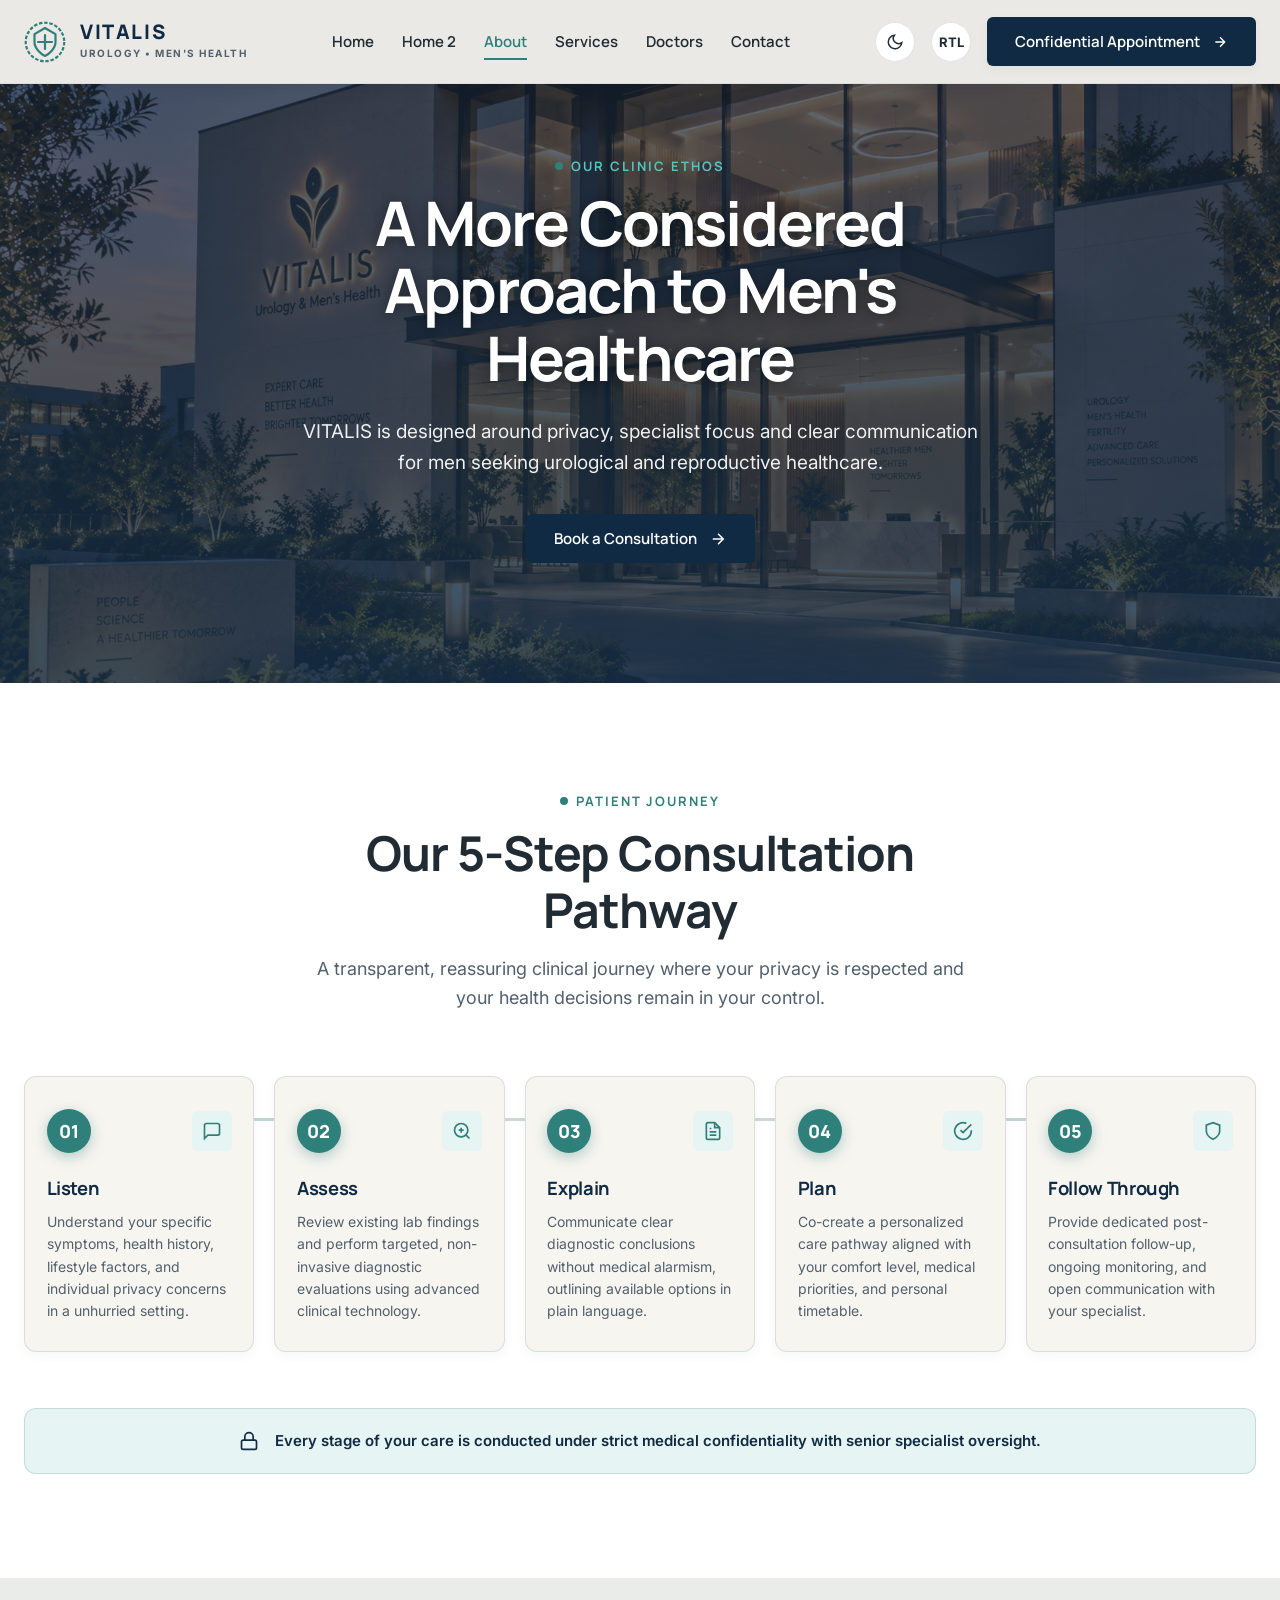
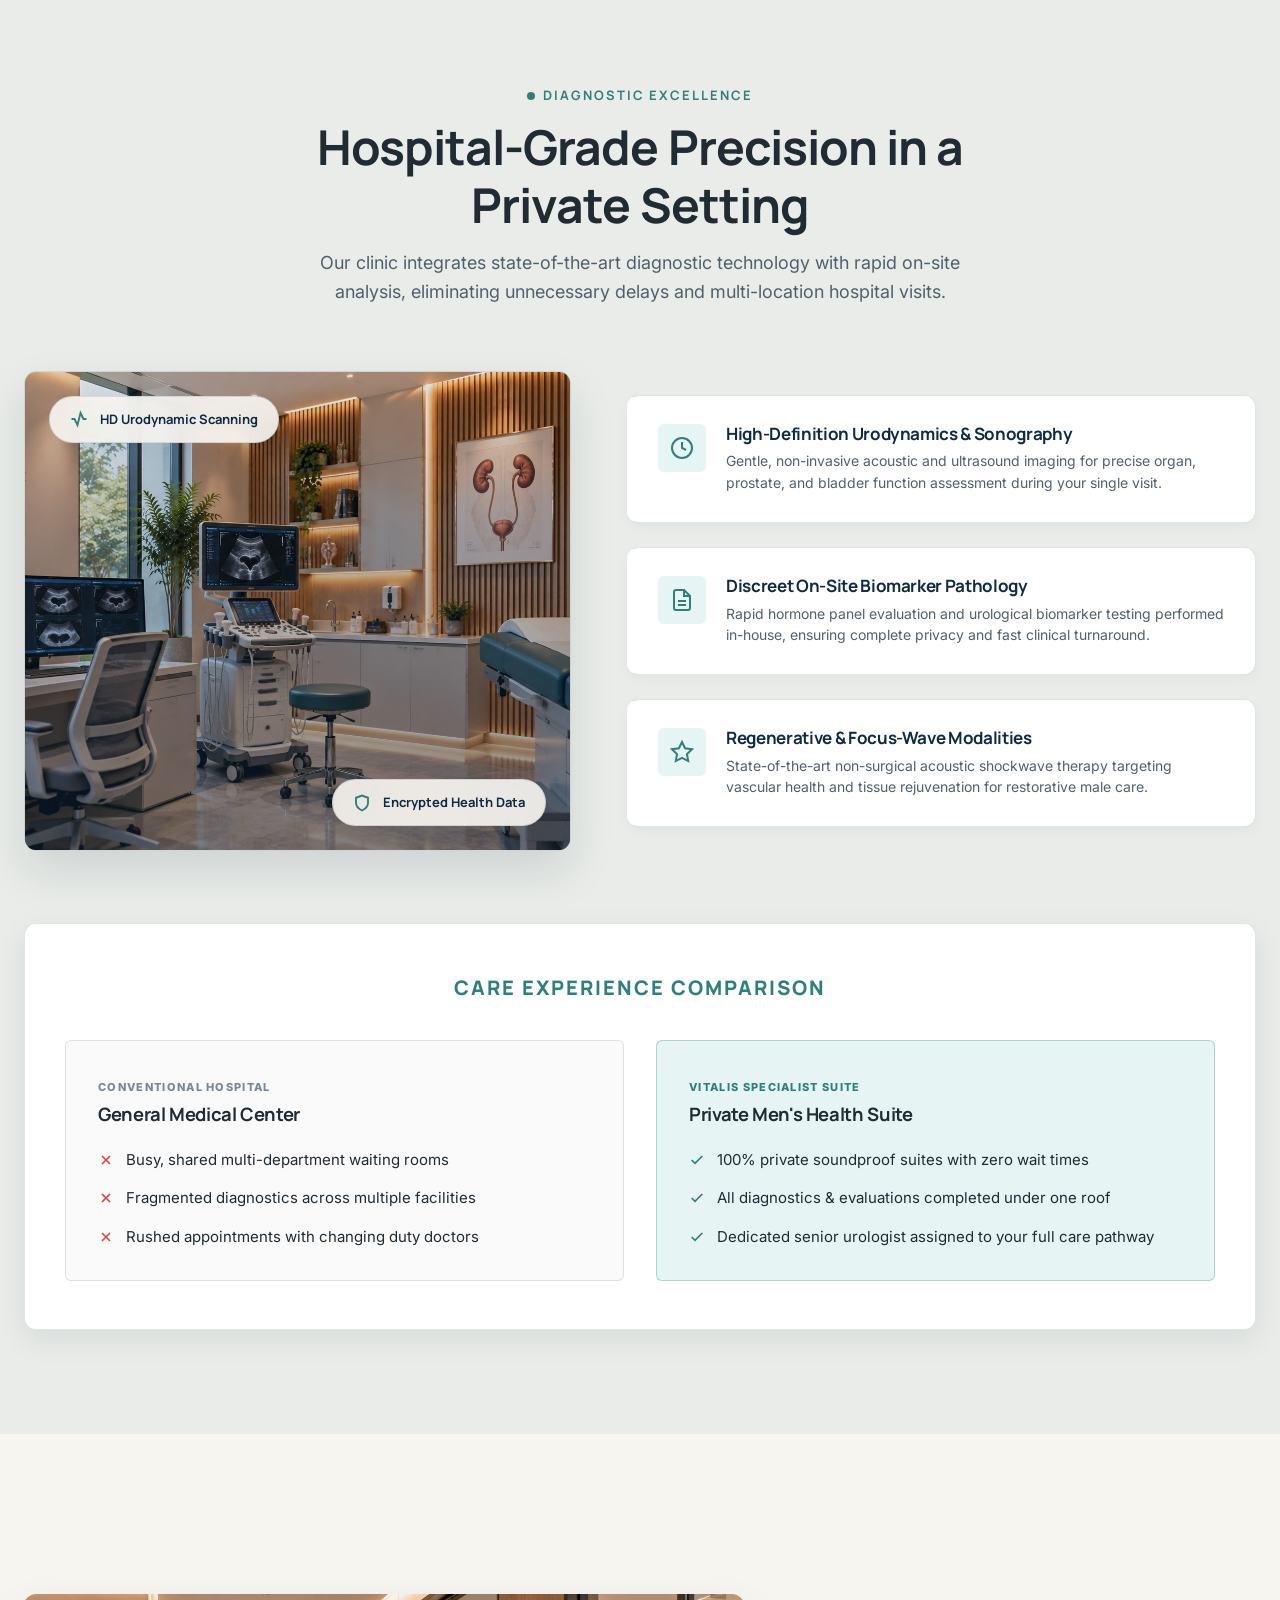
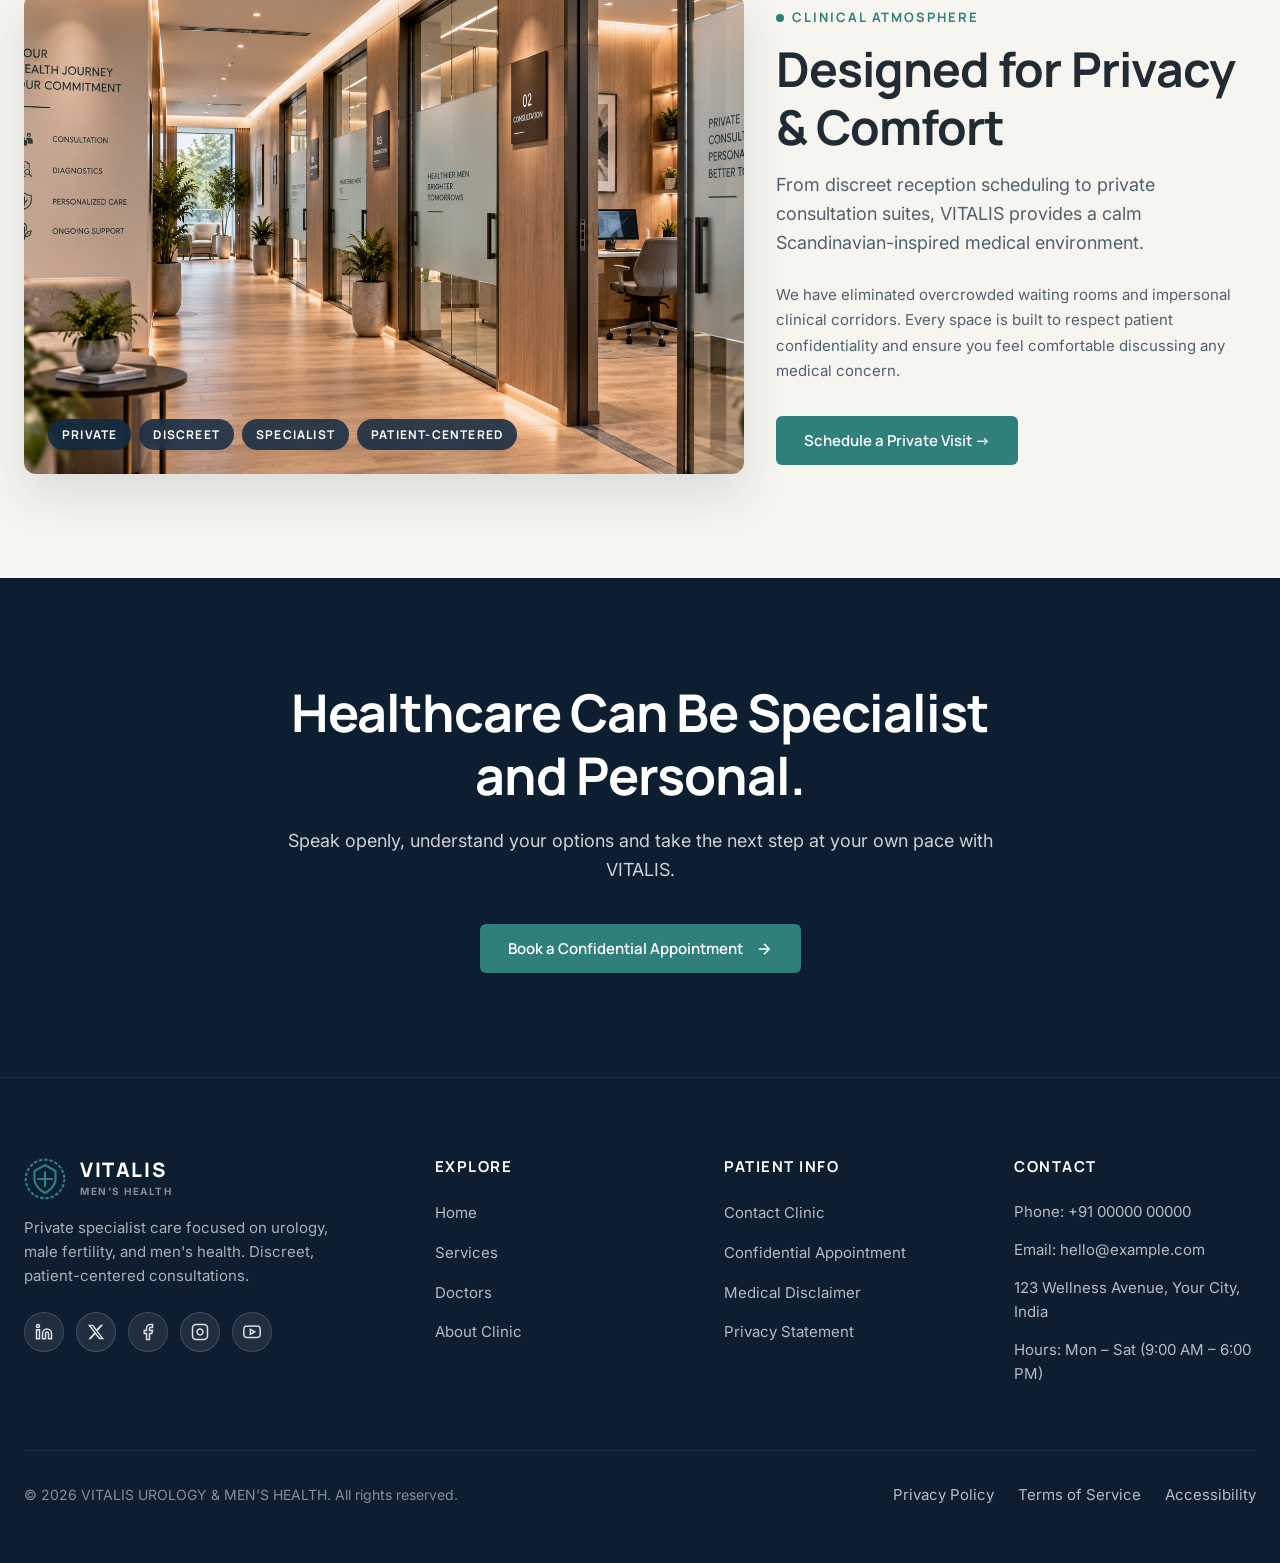
==== about.html @ f087c068 "Deploy Urology & Men's Health Clinic website" ====
<!DOCTYPE html>
<html lang="en" dir="ltr" data-theme="light">
<head>
  <meta charset="UTF-8">
  <meta name="viewport" content="width=device-width, initial-scale=1.0">
  <title>About VITALIS | Specialist Men's Healthcare</title>
  <meta name="description" content="Learn about VITALIS Urology & Men's Health Clinic. Designed around privacy, specialist clinical focus, and clear patient-centered communication.">
  <meta property="og:title" content="About VITALIS | Specialist Men's Healthcare">
  <meta property="og:description" content="Private specialist clinic focused on discreet, evidence-based care for urology and men's health.">
  <meta property="og:type" content="website">

  <link rel="stylesheet" href="assets/css/style.css">
</head>
<body>

  <!-- Header & Navbar -->
  <header class="site-header">
    <div class="container header-container">
      <a href="index.html" class="brand-logo" aria-label="VITALIS Home">
        <svg class="logo-symbol" viewBox="0 0 48 48" fill="none">
          <circle cx="24" cy="24" r="22" stroke="currentColor" stroke-width="2.5" stroke-dasharray="4 2"/>
          <path d="M24 8L36 15V24C36 32 28 38 24 40C20 38 12 32 12 24V15L24 8Z" stroke="currentColor" stroke-width="2.5" stroke-linejoin="round"/>
          <path d="M24 16V32M16 24H32" stroke="currentColor" stroke-width="2.5" stroke-linecap="round"/>
        </svg>
        <div class="brand-text">
          <span class="brand-name">VITALIS</span>
          <span class="brand-tagline">UROLOGY • MEN'S HEALTH</span>
        </div>
      </a>

      <nav class="desktop-nav" aria-label="Main Navigation">
        <ul class="nav-links">
          <li><a href="index.html" class="nav-link">Home</a></li>
          <li><a href="home2.html" class="nav-link">Home 2</a></li>
          <li><a href="about.html" class="nav-link active">About</a></li>
          <li><a href="services.html" class="nav-link">Services</a></li>
          <li><a href="doctors.html" class="nav-link">Doctors</a></li>
          <li><a href="contact.html" class="nav-link">Contact</a></li>
        </ul>
      </nav>

      <div class="header-actions">
        <button class="control-btn theme-toggle-btn" aria-label="Toggle Theme"></button>
        <button class="control-btn rtl-toggle-btn" aria-label="Toggle Layout Direction">RTL</button>
        <button class="btn btn-primary" data-open-modal="appointment-modal">
          <span>Confidential Appointment</span>
          <svg class="cta-arrow" width="16" height="16" viewBox="0 0 24 24" fill="none" stroke="currentColor" stroke-width="2"><path d="M5 12h14M12 5l7 7-7 7"/></svg>
        </button>
        <button class="hamburger-btn" aria-label="Open Navigation Drawer">
          <span></span>
          <span></span>
          <span></span>
        </button>
      </div>
    </div>
  </header>

  <!-- Mobile Drawer -->
  <div class="mobile-drawer-overlay">
    <div class="mobile-drawer" role="dialog" aria-modal="true" aria-label="Mobile Navigation Drawer">
      <div class="drawer-header">
        <div class="brand-text">
          <span class="brand-name" style="color: #fff;">Menus</span>
          <span class="brand-tagline" style="color: rgba(255,255,255,0.6);"></span>
        </div>
        <button class="drawer-close-btn" aria-label="Close Drawer">
          <svg width="20" height="20" viewBox="0 0 24 24" fill="none" stroke="currentColor" stroke-width="2"><line x1="18" y1="6" x2="6" y2="18"/><line x1="6" y1="6" x2="18" y2="18"/></svg>
        </button>
      </div>

      <nav class="drawer-nav">
        <a href="index.html" class="drawer-link">Home</a>
        <a href="home2.html" class="drawer-link">Home 2</a>
        <a href="about.html" class="drawer-link active">About Clinic</a>
        <a href="services.html" class="drawer-link">Services</a>
        <a href="doctors.html" class="drawer-link">Doctors</a>
        <a href="contact.html" class="drawer-link">Contact Us</a>
      </nav>

      <div class="drawer-controls">
        <button class="control-btn theme-toggle-btn" aria-label="Toggle Theme"></button>
        <button class="control-btn rtl-toggle-btn" aria-label="Toggle Layout Direction">RTL</button>
      </div>

      <div style="margin-top: 1rem;">
        <button class="btn btn-secondary" style="width: 100%;" data-open-modal="appointment-modal">
          Confidential Appointment →
        </button>
      </div>
    </div>
  </div>

  <main id="main-content">
  <!-- ==========================================
       ABOUT SECTION 01 — HERO
       ========================================== -->
  <section class="hero-section page-hero-section">
    <div class="hero-bg-wrapper">
      <img src="assets/images/9.png" onerror="this.src='assets/images/clinic-interior.jpg'" alt="VITALIS Clinic Interior Architecture" class="hero-bg-img">
    </div>

    <div class="container hero-content reveal-on-scroll">
      <div class="eyebrow">OUR CLINIC ETHOS</div>
      <h1 class="hero-title">A More Considered Approach to Men's Healthcare</h1>
      <p class="hero-subtitle">
        VITALIS is designed around privacy, specialist focus and clear communication for men seeking urological and reproductive healthcare.
      </p>

      <div class="hero-actions">
        <button class="btn btn-primary" data-open-modal="appointment-modal">
          <span>Book a Consultation</span>
          <svg class="cta-arrow" width="18" height="18" viewBox="0 0 24 24" fill="none" stroke="currentColor" stroke-width="2"><path d="M5 12h14M12 5l7 7-7 7"/></svg>
        </button>
      </div>
    </div>
  </section>

  <!-- ==========================================
       ABOUT SECTION 02 — OUR APPROACH
       ========================================== -->
  <section class="patient-journey-section">
    <div class="container">
      <div class="reveal-on-scroll" style="text-align: center; max-width: 720px; margin-inline: auto;">
        <div class="eyebrow">PATIENT JOURNEY</div>
        <h2 class="section-title">Our 5-Step Consultation Pathway</h2>
        <p class="section-subtitle" style="margin-inline: auto;">
          A transparent, reassuring clinical journey where your privacy is respected and your health decisions remain in your control.
        </p>
      </div>

      <div class="journey-timeline-wrapper reveal-on-scroll">
        <div class="journey-timeline-grid">
          <!-- Step 01 -->
          <div class="journey-step-card">
            <div class="journey-step-top">
              <div class="journey-step-num">01</div>
              <div class="journey-step-icon" title="Listen">
                <svg width="20" height="20" viewBox="0 0 24 24" fill="none" stroke="currentColor" stroke-width="2"><path d="M21 15a2 2 0 0 1-2 2H7l-4 4V5a2 2 0 0 1 2-2h14a2 2 0 0 1 2 2z"/></svg>
              </div>
            </div>
            <h3 class="journey-step-title">Listen</h3>
            <p class="journey-step-desc">
              Understand your specific symptoms, health history, lifestyle factors, and individual privacy concerns in a unhurried setting.
            </p>
          </div>

          <!-- Step 02 -->
          <div class="journey-step-card">
            <div class="journey-step-top">
              <div class="journey-step-num">02</div>
              <div class="journey-step-icon" title="Assess">
                <svg width="20" height="20" viewBox="0 0 24 24" fill="none" stroke="currentColor" stroke-width="2"><circle cx="11" cy="11" r="8"/><line x1="21" y1="21" x2="16.65" y2="16.65"/><line x1="11" y1="8" x2="11" y2="14"/><line x1="8" y1="11" x2="14" y2="11"/></svg>
              </div>
            </div>
            <h3 class="journey-step-title">Assess</h3>
            <p class="journey-step-desc">
              Review existing lab findings and perform targeted, non-invasive diagnostic evaluations using advanced clinical technology.
            </p>
          </div>

          <!-- Step 03 -->
          <div class="journey-step-card">
            <div class="journey-step-top">
              <div class="journey-step-num">03</div>
              <div class="journey-step-icon" title="Explain">
                <svg width="20" height="20" viewBox="0 0 24 24" fill="none" stroke="currentColor" stroke-width="2"><path d="M14 2H6a2 2 0 0 0-2 2v16a2 2 0 0 0 2 2h12a2 2 0 0 0 2-2V8z"/><polyline points="14 2 14 8 20 8"/><line x1="16" y1="13" x2="8" y2="13"/><line x1="16" y1="17" x2="8" y2="17"/><polyline points="10 9 9 9 8 9"/></svg>
              </div>
            </div>
            <h3 class="journey-step-title">Explain</h3>
            <p class="journey-step-desc">
              Communicate clear diagnostic conclusions without medical alarmism, outlining available options in plain language.
            </p>
          </div>

          <!-- Step 04 -->
          <div class="journey-step-card">
            <div class="journey-step-top">
              <div class="journey-step-num">04</div>
              <div class="journey-step-icon" title="Plan">
                <svg width="20" height="20" viewBox="0 0 24 24" fill="none" stroke="currentColor" stroke-width="2"><path d="M22 11.08V12a10 10 0 1 1-5.93-9.14"/><polyline points="22 4 12 14.01 9 11.01"/></svg>
              </div>
            </div>
            <h3 class="journey-step-title">Plan</h3>
            <p class="journey-step-desc">
              Co-create a personalized care pathway aligned with your comfort level, medical priorities, and personal timetable.
            </p>
          </div>

          <!-- Step 05 -->
          <div class="journey-step-card">
            <div class="journey-step-top">
              <div class="journey-step-num">05</div>
              <div class="journey-step-icon" title="Follow Through">
                <svg width="20" height="20" viewBox="0 0 24 24" fill="none" stroke="currentColor" stroke-width="2"><path d="M12 22s8-4 8-10V5l-8-3-8 3v7c0 6 8 10 8 10z"/></svg>
              </div>
            </div>
            <h3 class="journey-step-title">Follow Through</h3>
            <p class="journey-step-desc">
              Provide dedicated post-consultation follow-up, ongoing monitoring, and open communication with your specialist.
            </p>
          </div>
        </div>

        <div class="journey-trust-banner">
          <svg width="20" height="20" viewBox="0 0 24 24" fill="none" stroke="currentColor" stroke-width="2"><rect x="3" y="11" width="18" height="11" rx="2" ry="2"/><path d="M7 11V7a5 5 0 0 1 10 0v4"/></svg>
          <span>Every stage of your care is conducted under strict medical confidentiality with senior specialist oversight.</span>
        </div>
      </div>
    </div>
  </section>

  <!-- ==========================================
       ABOUT SECTION 02.5 — DIAGNOSTIC SUITE & CLINICAL PRECISION
       ========================================== -->
  <section class="diagnostic-suite-section">
    <div class="container">
      <div class="reveal-on-scroll" style="text-align: center; max-width: 760px; margin-inline: auto; margin-bottom: 4rem;">
        <div class="eyebrow">DIAGNOSTIC EXCELLENCE</div>
        <h2 class="section-title">Hospital-Grade Precision in a Private Setting</h2>
        <p class="section-subtitle" style="margin-inline: auto;">
          Our clinic integrates state-of-the-art diagnostic technology with rapid on-site analysis, eliminating unnecessary delays and multi-location hospital visits.
        </p>
      </div>

      <!-- Asymmetric Feature Grid -->
      <div class="suite-feature-grid reveal-on-scroll">
        <!-- Left: Image Box with Floating Glass Badges -->
        <div class="suite-image-card">
          <img src="assets/images/10.png" onerror="this.src='assets/images/preventive-screening.jpg'" alt="VITALIS Diagnostic Suite" class="suite-img" loading="lazy">
          <div class="suite-image-overlay"></div>
          
          <div class="suite-floating-badge badge-top">
            <svg width="18" height="18" viewBox="0 0 24 24" fill="none" stroke="currentColor" stroke-width="2.5"><polyline points="22 12 18 12 14 4 10 20 6 12 2 12"/></svg>
            <span>HD Urodynamic Scanning</span>
          </div>

          <div class="suite-floating-badge badge-bottom">
            <svg width="18" height="18" viewBox="0 0 24 24" fill="none" stroke="currentColor" stroke-width="2.5"><path d="M12 22s8-4 8-10V5l-8-3-8 3v7c0 6 8 10 8 10z"/></svg>
            <span>Encrypted Health Data</span>
          </div>
        </div>

        <!-- Right: 3 Tech Feature Cards -->
        <div class="suite-tech-stack">
          <!-- Card 1 -->
          <div class="suite-tech-card">
            <div class="tech-card-icon">
              <svg width="24" height="24" viewBox="0 0 24 24" fill="none" stroke="currentColor" stroke-width="2"><circle cx="12" cy="12" r="10"/><path d="M12 6v6l4 2"/></svg>
            </div>
            <div>
              <h3 class="tech-card-title">High-Definition Urodynamics & Sonography</h3>
              <p class="tech-card-desc">
                Gentle, non-invasive acoustic and ultrasound imaging for precise organ, prostate, and bladder function assessment during your single visit.
              </p>
            </div>
          </div>

          <!-- Card 2 -->
          <div class="suite-tech-card">
            <div class="tech-card-icon">
              <svg width="24" height="24" viewBox="0 0 24 24" fill="none" stroke="currentColor" stroke-width="2"><path d="M14 2H6a2 2 0 0 0-2 2v16a2 2 0 0 0 2 2h12a2 2 0 0 0 2-2V8z"/><polyline points="14 2 14 8 20 8"/><line x1="16" y1="13" x2="8" y2="13"/><line x1="16" y1="17" x2="8" y2="17"/></svg>
            </div>
            <div>
              <h3 class="tech-card-title">Discreet On-Site Biomarker Pathology</h3>
              <p class="tech-card-desc">
                Rapid hormone panel evaluation and urological biomarker testing performed in-house, ensuring complete privacy and fast clinical turnaround.
              </p>
            </div>
          </div>

          <!-- Card 3 -->
          <div class="suite-tech-card">
            <div class="tech-card-icon">
              <svg width="24" height="24" viewBox="0 0 24 24" fill="none" stroke="currentColor" stroke-width="2"><polygon points="12 2 15.09 8.26 22 9.27 17 14.14 18.18 21.02 12 17.77 5.82 21.02 7 14.14 2 9.27 8.91 8.26 12 2"/></svg>
            </div>
            <div>
              <h3 class="tech-card-title">Regenerative & Focus-Wave Modalities</h3>
              <p class="tech-card-desc">
                State-of-the-art non-surgical acoustic shockwave therapy targeting vascular health and tissue rejuvenation for restorative male care.
              </p>
            </div>
          </div>
        </div>
      </div>

      <!-- Unique Interactive Care Matrix Comparison -->
      <div class="care-matrix-wrapper reveal-on-scroll">
        <div class="care-matrix-title">Care Experience Comparison</div>

        <div class="care-matrix-grid">
          <!-- Column 1: Hospital Standard -->
          <div class="matrix-card matrix-standard">
            <div class="matrix-card-header">
              <span class="matrix-tag">CONVENTIONAL HOSPITAL</span>
              <h3>General Medical Center</h3>
            </div>
            <ul class="matrix-list">
              <li>
                <svg class="icon-cross" width="16" height="16" viewBox="0 0 24 24" fill="none" stroke="currentColor" stroke-width="2.5"><line x1="18" y1="6" x2="6" y2="18"/><line x1="6" y1="6" x2="18" y2="18"/></svg>
                <span>Busy, shared multi-department waiting rooms</span>
              </li>
              <li>
                <svg class="icon-cross" width="16" height="16" viewBox="0 0 24 24" fill="none" stroke="currentColor" stroke-width="2.5"><line x1="18" y1="6" x2="6" y2="18"/><line x1="6" y1="6" x2="18" y2="18"/></svg>
                <span>Fragmented diagnostics across multiple facilities</span>
              </li>
              <li>
                <svg class="icon-cross" width="16" height="16" viewBox="0 0 24 24" fill="none" stroke="currentColor" stroke-width="2.5"><line x1="18" y1="6" x2="6" y2="18"/><line x1="6" y1="6" x2="18" y2="18"/></svg>
                <span>Rushed appointments with changing duty doctors</span>
              </li>
            </ul>
          </div>

          <!-- Column 2: VITALIS Standard -->
          <div class="matrix-card matrix-vitalis">
            <div class="matrix-card-header">
              <span class="matrix-tag vitalis-tag">VITALIS SPECIALIST SUITE</span>
              <h3>Private Men's Health Suite</h3>
            </div>
            <ul class="matrix-list">
              <li>
                <svg class="icon-check" width="16" height="16" viewBox="0 0 24 24" fill="none" stroke="currentColor" stroke-width="2.5"><polyline points="20 6 9 17 4 12"/></svg>
                <span>100% private soundproof suites with zero wait times</span>
              </li>
              <li>
                <svg class="icon-check" width="16" height="16" viewBox="0 0 24 24" fill="none" stroke="currentColor" stroke-width="2.5"><polyline points="20 6 9 17 4 12"/></svg>
                <span>All diagnostics & evaluations completed under one roof</span>
              </li>
              <li>
                <svg class="icon-check" width="16" height="16" viewBox="0 0 24 24" fill="none" stroke="currentColor" stroke-width="2.5"><polyline points="20 6 9 17 4 12"/></svg>
                <span>Dedicated senior urologist assigned to your full care pathway</span>
              </li>
            </ul>
          </div>
        </div>
      </div>
    </div>
  </section>

  <!-- ==========================================
       ABOUT SECTION 03 — THE CLINIC EXPERIENCE
       ========================================== -->
  <section style="padding: 6.5rem 0; background-color: var(--color-bg-primary);">
    <div class="container">
      <div class="clinic-experience-collage reveal-on-scroll">
        <div class="collage-left">
          <img src="assets/images/11.png" onerror="this.src='assets/images/clinic-reception.jpg'" alt="VITALIS Clinic Lounge & Reception" loading="lazy">
          <div class="floating-badge-group">
            <span class="floating-badge">PRIVATE</span>
            <span class="floating-badge">DISCREET</span>
            <span class="floating-badge">SPECIALIST</span>
            <span class="floating-badge">PATIENT-CENTERED</span>
          </div>
        </div>

        <div>
          <div class="eyebrow">CLINICAL ATMOSPHERE</div>
          <h2 class="section-title">Designed for Privacy & Comfort</h2>
          <p class="section-subtitle" style="margin-bottom: 1.5rem;">
            From discreet reception scheduling to private consultation suites, VITALIS provides a calm Scandinavian-inspired medical environment.
          </p>
          <p style="color: var(--color-text-muted); font-size: 0.9375rem; line-height: 1.7; margin-bottom: 2rem;">
            We have eliminated overcrowded waiting rooms and impersonal clinical corridors. Every space is built to respect patient confidentiality and ensure you feel comfortable discussing any medical concern.
          </p>
          <button class="btn btn-secondary" data-open-modal="appointment-modal">Schedule a Private Visit →</button>
        </div>
      </div>
    </div>
  </section>

  <!-- ==========================================
       ABOUT SECTION 04 — FINAL CTA
       ========================================== -->
  <section class="final-cta-section">
    <div class="container final-cta-container reveal-on-scroll">
      <h2>Healthcare Can Be Specialist and Personal.</h2>
      <p>
        Speak openly, understand your options and take the next step at your own pace with VITALIS.
      </p>

      <div class="final-cta-buttons">
        <button class="btn btn-secondary" data-open-modal="appointment-modal">
          <span>Book a Confidential Appointment</span>
          <svg class="cta-arrow" width="18" height="18" viewBox="0 0 24 24" fill="none" stroke="currentColor" stroke-width="2"><path d="M5 12h14M12 5l7 7-7 7"/></svg>
        </button>
      </div>
    </div>
  </section>

  </main>

  <!-- Global Footer & Modals -->
  <footer class="site-footer">
    <div class="container">
      <div class="footer-top">
        <div class="footer-brand">
          <a href="index.html" class="brand-logo" style="margin-bottom: 0.75rem;">
            <svg class="logo-symbol" viewBox="0 0 48 48" fill="none" style="color: var(--color-secondary);">
              <circle cx="24" cy="24" r="22" stroke="currentColor" stroke-width="2.5" stroke-dasharray="4 2"/>
              <path d="M24 8L36 15V24C36 32 28 38 24 40C20 38 12 32 12 24V15L24 8Z" stroke="currentColor" stroke-width="2.5"/>
              <path d="M24 16V32M16 24H32" stroke="currentColor" stroke-width="2.5" stroke-linecap="round"/>
            </svg>
            <div class="brand-text">
              <span class="brand-name">VITALIS</span>
              <span class="brand-tagline" style="color: rgba(255,255,255,0.5);">MEN'S HEALTH</span>
            </div>
          </a>
          <p class="footer-brand-desc">
            Private specialist care focused on urology, male fertility, and men's health. Discreet, patient-centered consultations.
          </p>
          <div class="footer-social-links" aria-label="Social Media Links">
            <a href="#" class="social-icon-btn" aria-label="LinkedIn">
              <svg width="18" height="18" viewBox="0 0 24 24" fill="none" stroke="currentColor" stroke-width="2"><path d="M16 8a6 6 0 0 1 6 6v7h-4v-7a2 2 0 0 0-2-2 2 2 0 0 0-2 2v7h-4v-7a6 6 0 0 1 6-6z"/><rect x="2" y="9" width="4" height="12"/><circle cx="4" cy="4" r="2"/></svg>
            </a>
            <a href="#" class="social-icon-btn" aria-label="Twitter X">
              <svg width="18" height="18" viewBox="0 0 24 24" fill="currentColor"><path d="M18.244 2.25h3.308l-7.227 8.26 8.502 11.24H16.17l-5.214-6.817L4.99 21.75H1.68l7.73-8.835L1.254 2.25H8.08l4.713 6.231zm-1.161 17.52h1.833L7.084 4.126H5.117z"/></svg>
            </a>
            <a href="#" class="social-icon-btn" aria-label="Facebook">
              <svg width="18" height="18" viewBox="0 0 24 24" fill="none" stroke="currentColor" stroke-width="2"><path d="M18 2h-3a5 5 0 0 0-5 5v3H7v4h3v8h4v-8h3l1-4h-4V7a1 1 0 0 1 1-1h3z"/></svg>
            </a>
            <a href="#" class="social-icon-btn" aria-label="Instagram">
              <svg width="18" height="18" viewBox="0 0 24 24" fill="none" stroke="currentColor" stroke-width="2"><rect x="2" y="2" width="20" height="20" rx="5" ry="5"/><path d="M16 11.37A4 4 0 1 1 12.63 8 4 4 0 0 1 16 11.37z"/><line x1="17.5" y1="6.5" x2="17.51" y2="6.5"/></svg>
            </a>
            <a href="#" class="social-icon-btn" aria-label="YouTube">
              <svg width="18" height="18" viewBox="0 0 24 24" fill="none" stroke="currentColor" stroke-width="2"><path d="M22.54 6.42a2.78 2.78 0 0 0-1.94-2C18.88 4 12 4 12 4s-6.88 0-8.6.46a2.78 2.78 0 0 0-1.94 2A29 29 0 0 0 1 11.75a29 29 0 0 0 .46 5.33A2.78 2.78 0 0 0 3.4 19c1.72.46 8.6.46 8.6.46s6.88 0 8.6-.46a2.78 2.78 0 0 0 1.94-2 29 29 0 0 0 .46-5.25 29 29 0 0 0-.46-5.33z"/><polygon points="9.75 15.02 15.5 11.75 9.75 8.48 9.75 15.02"/></svg>
            </a>
          </div>
        </div>

        <div>
          <h4 class="footer-col-title">EXPLORE</h4>
          <ul class="footer-links">
            <li><a href="index.html" class="footer-link">Home</a></li>
            <li><a href="services.html" class="footer-link">Services</a></li>
            <li><a href="doctors.html" class="footer-link">Doctors</a></li>
            <li><a href="about.html" class="footer-link">About Clinic</a></li>
          </ul>
        </div>

        <div>
          <h4 class="footer-col-title">PATIENT INFO</h4>
          <ul class="footer-links">
            <li><a href="contact.html" class="footer-link">Contact Clinic</a></li>
            <li><a href="#" class="footer-link" data-open-modal="appointment-modal">Confidential Appointment</a></li>
            <li><a href="#" class="footer-link" data-open-modal="info-modal" data-info-title="Medical Disclaimer" data-info-text="Educational content provided on this website is intended for general information purposes only and does not substitute professional medical advice.">Medical Disclaimer</a></li>
            <li><a href="#" class="footer-link">Privacy Statement</a></li>
          </ul>
        </div>

        <div>
          <h4 class="footer-col-title">CONTACT</h4>
          <ul class="footer-links" style="font-size: 0.9375rem; color: rgba(255,255,255,0.7);">
            <li>Phone: +91 00000 00000</li>
            <li>Email: hello@example.com</li>
            <li>123 Wellness Avenue, Your City, India</li>
            <li>Hours: Mon – Sat (9:00 AM – 6:00 PM)</li>
          </ul>
        </div>
      </div>

      <div class="footer-bottom">
        <div>© 2026 VITALIS UROLOGY & MEN'S HEALTH. All rights reserved.</div>
        <div class="footer-bottom-links">
          <a href="#" class="footer-link">Privacy Policy</a>
          <a href="#" class="footer-link">Terms of Service</a>
          <a href="#" class="footer-link">Accessibility</a>
        </div>
      </div>
    </div>
  </footer>

  <!-- Appointment Modal -->
  <div id="appointment-modal" class="modal-overlay" role="dialog" aria-modal="true" aria-labelledby="app-modal-title">
    <div class="modal-container">
      <button class="modal-close-btn" aria-label="Close Modal">
        <svg width="20" height="20" viewBox="0 0 24 24" fill="none" stroke="currentColor" stroke-width="2"><line x1="18" y1="6" x2="6" y2="18"/><line x1="6" y1="6" x2="18" y2="18"/></svg>
      </button>

      <div class="modal-header">
        <div class="eyebrow">DISCREET BOOKING</div>
        <h3 id="app-modal-title" class="modal-title">Request a Confidential Appointment</h3>
        <p class="modal-description">
          Tell us a little about your preferred appointment and our clinic team will contact you directly to confirm.
        </p>
      </div>

      <form class="js-validate-form" novalidate>
        <div class="form-group">
          <label class="form-label">Full Name <span class="required">*</span></label>
          <input type="text" class="form-input" required placeholder="e.g. Rahul Sharma">
          <span class="form-error-msg">Please enter your full name.</span>
        </div>

        <div class="form-grid-2col">
          <div class="form-group">
            <label class="form-label">Email Address <span class="required">*</span></label>
            <input type="email" class="form-input" required placeholder="name@example.com">
            <span class="form-error-msg">Please enter a valid email.</span>
          </div>

          <div class="form-group">
            <label class="form-label">Phone Number <span class="required">*</span></label>
            <input type="tel" class="form-input" required placeholder="+91 98765 43210">
            <span class="form-error-msg">Please enter a valid phone number.</span>
          </div>
        </div>

        <div class="form-grid-2col">
          <div class="form-group">
            <label class="form-label">Area of Concern</label>
            <select class="form-select">
              <option value="Urinary Health">Urinary Health</option>
              <option value="Prostate Health">Prostate Health</option>
              <option value="Kidney / Bladder">Kidney / Bladder</option>
              <option value="Male Fertility">Male Fertility</option>
              <option value="Men's Health">Men's Health</option>
              <option value="Sexual Health">Sexual Health</option>
              <option value="Preventive Screening">Preventive Screening</option>
              <option value="Other">Other</option>
            </select>
          </div>

          <div class="form-group">
            <label class="form-label">Preferred Contact Method</label>
            <select class="form-select">
              <option value="Phone Call">Phone Call</option>
              <option value="Email">Email</option>
              <option value="WhatsApp">WhatsApp</option>
            </select>
          </div>
        </div>

        <div class="form-actions-row">
          <button type="button" class="btn btn-outline modal-close-btn-trigger">Maybe Later</button>
          <button type="submit" class="btn btn-secondary">Submit Request →</button>
        </div>
      </form>
    </div>
  </div>

  <!-- Info Modal -->
  <div id="info-modal" class="modal-overlay" role="dialog" aria-modal="true" aria-labelledby="info-modal-title">
    <div class="modal-container">
      <button class="modal-close-btn" aria-label="Close Modal">
        <svg width="20" height="20" viewBox="0 0 24 24" fill="none" stroke="currentColor" stroke-width="2"><line x1="18" y1="6" x2="6" y2="18"/><line x1="6" y1="6" x2="18" y2="18"/></svg>
      </button>

      <div class="modal-header">
        <div class="eyebrow">CLINICAL INFORMATION</div>
        <h3 id="info-modal-title" class="modal-title">General Medical Information</h3>
      </div>

      <div id="info-modal-text" style="color: var(--color-text-muted); line-height: 1.6; margin-bottom: 1.5rem;">
        Educational content provided on this website is intended for general information purposes only and does not substitute professional medical evaluation.
      </div>

      <div style="padding: 1rem; background-color: var(--color-bg-primary); border-radius: var(--radius-sm); font-size: 0.8125rem; color: var(--color-text-light); margin-bottom: 1.5rem;">
        * This information is for general education and does not replace consultation with a qualified healthcare professional.
      </div>

      <div style="display: flex; justify-content: flex-end;">
        <button class="btn btn-primary" data-open-modal="appointment-modal">Request Appointment →</button>
      </div>
    </div>
  </div>

  <!-- Demo Success Modal -->
  <div id="success-modal" class="modal-overlay" role="dialog" aria-modal="true" aria-labelledby="success-modal-title">
    <div class="modal-container" style="max-width: 520px; text-align: center;">
      <button class="modal-close-btn" aria-label="Close Modal">
        <svg width="20" height="20" viewBox="0 0 24 24" fill="none" stroke="currentColor" stroke-width="2"><line x1="18" y1="6" x2="6" y2="18"/><line x1="6" y1="6" x2="18" y2="18"/></svg>
      </button>

      <div style="width: 60px; height: 60px; border-radius: 50%; background-color: var(--color-secondary-light); color: var(--color-secondary); display: inline-flex; align-items: center; justify-content: center; margin-bottom: 1.5rem;">
        <svg width="32" height="32" viewBox="0 0 24 24" fill="none" stroke="currentColor" stroke-width="2.5"><polyline points="20 6 9 17 4 12"/></svg>
      </div>

      <h3 id="success-modal-title" class="modal-title">Request Received</h3>
      <p style="color: var(--color-text-muted); font-size: 0.9375rem; margin-bottom: 1.5rem; line-height: 1.6;">
        Thank you. This demonstration form has received your request locally. A production implementation would connect this form to the clinic's secure appointment system.
      </p>

      <button class="btn btn-primary modal-close-btn-trigger">Close Window</button>
    </div>
  </div>

  <button class="back-to-top-btn" aria-label="Back to top">
    <svg width="20" height="20" viewBox="0 0 24 24" fill="none" stroke="currentColor" stroke-width="2.5"><line x1="12" y1="19" x2="12" y2="5"/><polyline points="5 12 12 5 19 12"/></svg>
  </button>

  <script src="assets/js/main.js"></script>
</body>
</html>
---- assets/css/style.css ----
/* ==========================================================================
   VITALIS UROLOGY & MEN'S HEALTH CLINIC - MASTER STYLESHEET
   Design System: Clinical Precision + Luxury Scandinavian Wellness
   ========================================================================== */

@import url('https://fonts.googleapis.com/css2?family=Inter:wght@300;400;500;600;700&family=Manrope:wght@400;500;600;700;800&display=swap');

/* --- CSS VARIABLES & TOKENS --- */
:root {
  /* Color Palette - Light Mode */
  --color-primary: #102A43;        /* Deep Navy */
  --color-primary-hover: #081B2C;
  --color-secondary: #2F7F7B;      /* Muted Teal */
  --color-secondary-hover: #236360;
  --color-secondary-light: #E6F4F3;
  --color-bg-primary: #F7F5F0;     /* Warm Ivory */
  --color-bg-secondary: #E9ECE8;   /* Soft Stone */
  --color-bg-card: #FFFFFF;
  --color-text-main: #202B33;      /* Charcoal */
  --color-text-muted: #52606D;
  --color-text-light: #7B8794;
  --color-accent-sage: #829A91;    /* Muted Sage */
  --color-accent-sage-light: #EBF0EE;
  --color-champagne: #B8A47A;      /* Warm Champagne */
  --color-champagne-light: #F9F6F0;
  --color-border: rgba(16, 42, 67, 0.12);
  --color-border-subtle: rgba(16, 42, 67, 0.06);
  --color-modal-bg: rgba(16, 42, 67, 0.6);
  --color-hero-overlay: rgba(16, 42, 67, 0.45);
  --color-footer-bg: #0C1E30;
  --color-footer-text: #D9E2EC;

  /* Typography */
  --font-heading: 'Manrope', -apple-system, BlinkMacSystemFont, 'Segoe UI', Roboto, sans-serif;
  --font-body: 'Inter', -apple-system, BlinkMacSystemFont, 'Segoe UI', Roboto, sans-serif;

  /* Elevations & Shadows */
  --shadow-sm: 0 4px 12px rgba(16, 42, 67, 0.04);
  --shadow-md: 0 10px 30px rgba(16, 42, 67, 0.08);
  --shadow-lg: 0 20px 45px rgba(16, 42, 67, 0.12);
  --shadow-modal: 0 25px 60px rgba(8, 27, 44, 0.25);

  /* Radius */
  --radius-sm: 6px;
  --radius-md: 12px;
  --radius-lg: 20px;
  --radius-full: 9999px;

  /* Transitions */
  --transition-fast: 0.2s cubic-bezier(0.16, 1, 0.3, 1);
  --transition-base: 0.35s cubic-bezier(0.16, 1, 0.3, 1);
  --transition-slow: 0.6s cubic-bezier(0.16, 1, 0.3, 1);

  /* Layout */
  --container-max: 1280px;
  --navbar-height: 84px;
}

/* --- DARK MODE TOKENS --- */
[data-theme="dark"] {
  --color-primary: #1A365D;
  --color-primary-hover: #2A4365;
  --color-secondary: #3AAFA9;
  --color-secondary-hover: #4FC3F7;
  --color-secondary-light: #162C3A;
  --color-bg-primary: #0B192C;     /* Deep Navy Black */
  --color-bg-secondary: #142338;   /* Dark Slate */
  --color-bg-card: #10243E;
  --color-text-main: #F0F4F8;
  --color-text-muted: #9FB3C8;
  --color-text-light: #627D98;
  --color-accent-sage: #6B8E85;
  --color-accent-sage-light: #182C29;
  --color-champagne: #D4AF37;
  --color-champagne-light: #26231A;
  --color-border: rgba(240, 244, 248, 0.12);
  --color-border-subtle: rgba(240, 244, 248, 0.06);
  --color-modal-bg: rgba(4, 9, 17, 0.8);
  --color-hero-overlay: rgba(5, 12, 22, 0.7);
  --color-footer-bg: #060E1A;
  --color-footer-text: #BCCCDC;
}

/* --- RESET & BASE STYLES --- */
*, *::before, *::after {
  box-sizing: border-box;
  margin: 0;
  padding: 0;
}

html {
  scroll-behavior: smooth;
  font-size: 16px;
  overflow-x: hidden;
  background-color: var(--color-footer-bg);
}

body {
  font-family: var(--font-body);
  background-color: var(--color-footer-bg);
  color: var(--color-text-main);
  line-height: 1.6;
  min-height: 100vh;
  display: flex;
  flex-direction: column;
  overflow-x: hidden;
  transition: background-color var(--transition-base), color var(--transition-base);
  -webkit-font-smoothing: antialiased;
  -moz-osx-font-smoothing: grayscale;
}

main {
  flex: 1;
  background-color: var(--color-bg-primary);
  width: 100%;
}

/* RTL Layout Transformations */
[dir="rtl"] {
  direction: rtl;
  text-align: right;
}

[dir="rtl"] .arrow-icon,
[dir="rtl"] .cta-arrow {
  transform: scaleX(-1);
}

img, video {
  max-width: 100%;
  height: auto;
  display: block;
}

a {
  color: inherit;
  text-decoration: none;
  transition: color var(--transition-fast);
}

button, input, select, textarea {
  font-family: inherit;
  font-size: inherit;
  border: none;
  outline: none;
  background: none;
}

button {
  cursor: pointer;
}

ul, ol {
  list-style: none;
}

/* Focus States */
:focus-visible {
  outline: 2px solid var(--color-secondary);
  outline-offset: 4px;
}

/* Container */
.container {
  width: 100%;
  max-width: var(--container-max);
  margin-inline: auto;
  padding-inline: 1.5rem;
}

/* --- TYPOGRAPHY UTILITIES --- */
h1, h2, h3, h4, h5, h6 {
  font-family: var(--font-heading);
  color: var(--color-text-main);
  font-weight: 700;
  line-height: 1.2;
  letter-spacing: -0.02em;
}

.eyebrow {
  font-family: var(--font-heading);
  font-size: 0.8125rem;
  font-weight: 700;
  text-transform: uppercase;
  letter-spacing: 0.15em;
  color: var(--color-secondary);
  display: inline-flex;
  align-items: center;
  gap: 0.5rem;
  margin-bottom: 0.75rem;
}

.eyebrow::before {
  content: "";
  display: inline-block;
  width: 8px;
  height: 8px;
  border-radius: 50%;
  background-color: var(--color-secondary);
}

.section-title {
  font-size: clamp(2rem, 4vw, 3rem);
  margin-bottom: 1rem;
}

.section-subtitle {
  font-size: 1.125rem;
  color: var(--color-text-muted);
  max-width: 680px;
  font-weight: 400;
}

/* --- BUTTON SYSTEM --- */
.btn {
  display: inline-flex;
  align-items: center;
  justify-content: center;
  gap: 0.75rem;
  padding: 0.875rem 1.75rem;
  font-family: var(--font-heading);
  font-size: 0.9375rem;
  font-weight: 600;
  border-radius: var(--radius-sm);
  transition: all var(--transition-fast);
  white-space: nowrap;
  position: relative;
  overflow: hidden;
}

.btn-primary {
  background-color: var(--color-primary);
  color: #FFFFFF;
  box-shadow: var(--shadow-sm);
}

.btn-primary:hover {
  background-color: var(--color-primary-hover);
  box-shadow: var(--shadow-md);
  transform: translateY(-2px);
}

.btn-secondary {
  background-color: var(--color-secondary);
  color: #FFFFFF;
}

.btn-secondary:hover {
  background-color: var(--color-secondary-hover);
  transform: translateY(-2px);
}

.btn-outline {
  border: 1px solid var(--color-border);
  color: var(--color-text-main);
  background-color: transparent;
}

.btn-outline:hover {
  border-color: var(--color-primary);
  background-color: rgba(16, 42, 67, 0.04);
  color: var(--color-primary);
}

.btn-ghost {
  color: var(--color-secondary);
  padding: 0.5rem 1rem;
}

.btn-ghost:hover {
  background-color: var(--color-secondary-light);
}

.btn-icon-link {
  display: inline-flex;
  align-items: center;
  gap: 0.5rem;
  font-family: var(--font-heading);
  font-weight: 700;
  font-size: 0.9375rem;
  color: var(--color-secondary);
  position: relative;
  padding-bottom: 2px;
}

.btn-icon-link::after {
  content: "";
  position: absolute;
  bottom: 0;
  inset-inline-start: 0;
  width: 100%;
  height: 2px;
  background-color: var(--color-secondary);
  transform: scaleX(0);
  transform-origin: bottom right;
  transition: transform var(--transition-fast);
}

.btn-icon-link:hover::after {
  transform: scaleX(1);
  transform-origin: bottom left;
}

/* --- HEADER & FIXED NAVBAR --- */
.site-header {
  position: fixed;
  top: 0;
  left: 0;
  right: 0;
  width: 100%;
  z-index: 1000;
  height: var(--navbar-height);
  background-color: rgba(247, 245, 240, 0.95);
  backdrop-filter: blur(14px);
  -webkit-backdrop-filter: blur(14px);
  border-bottom: 1px solid var(--color-border-subtle);
  box-shadow: 0 4px 20px -2px rgba(10, 25, 44, 0.08);
  transition: background-color var(--transition-base), border-color var(--transition-base), box-shadow var(--transition-base);
}

[data-theme="dark"] .site-header {
  background-color: rgba(11, 25, 44, 0.95);
  box-shadow: 0 4px 20px -2px rgba(0, 0, 0, 0.4);
}

body {
  padding-top: var(--navbar-height);
}

.header-container {
  display: flex;
  align-items: center;
  justify-content: space-between;
  height: 100%;
}

/* Logo */
.brand-logo {
  display: flex;
  align-items: center;
  gap: 0.875rem;
  text-decoration: none;
}

.logo-symbol {
  width: 42px;
  height: 42px;
  color: var(--color-secondary);
  flex-shrink: 0;
}

.brand-text {
  display: flex;
  flex-direction: column;
}

.brand-name {
  font-family: var(--font-heading);
  font-size: 1.25rem;
  font-weight: 800;
  letter-spacing: 0.08em;
  color: var(--color-primary);
  line-height: 1;
}

[data-theme="dark"] .brand-name {
  color: #FFFFFF;
}

.brand-tagline {
  font-size: 0.625rem;
  font-weight: 700;
  letter-spacing: 0.15em;
  color: var(--color-text-muted);
  text-transform: uppercase;
  margin-top: 3px;
}

/* Desktop Navigation */
.desktop-nav {
  display: flex;
  align-items: center;
  gap: 2rem;
}

.nav-links {
  display: flex;
  align-items: center;
  gap: 1.75rem;
}

.nav-link {
  font-family: var(--font-heading);
  font-size: 0.9375rem;
  font-weight: 600;
  color: var(--color-text-main);
  position: relative;
  padding: 0.5rem 0;
}

.nav-link::after {
  content: "";
  position: absolute;
  bottom: 0;
  inset-inline-start: 0;
  width: 100%;
  height: 2px;
  background-color: var(--color-secondary);
  transform: scaleX(0);
  transition: transform var(--transition-fast);
}

.nav-link:hover::after,
.nav-link.active::after {
  transform: scaleX(1);
}

.nav-link.active {
  color: var(--color-secondary);
}

/* Actions (Theme, RTL, Appointment CTA) */
.header-actions {
  display: flex;
  align-items: center;
  gap: 1rem;
}

.control-btn {
  width: 40px;
  height: 40px;
  border-radius: 50%;
  border: 1px solid var(--color-border);
  display: inline-flex;
  align-items: center;
  justify-content: center;
  color: var(--color-text-main);
  background-color: var(--color-bg-card);
  transition: all var(--transition-fast);
  font-weight: 700;
  font-size: 0.8125rem;
}

.control-btn:hover {
  border-color: var(--color-secondary);
  color: var(--color-secondary);
  transform: translateY(-1px);
}

.hamburger-btn {
  display: none;
  width: 42px;
  height: 42px;
  border-radius: var(--radius-sm);
  border: 1px solid var(--color-border);
  background-color: var(--color-bg-card);
  color: var(--color-text-main);
  flex-direction: column;
  align-items: center;
  justify-content: center;
  gap: 5px;
}

.hamburger-btn span {
  display: block;
  width: 20px;
  height: 2px;
  background-color: currentColor;
  transition: transform var(--transition-fast), opacity var(--transition-fast);
}

/* --- MOBILE DRAWER --- */
.mobile-drawer-overlay {
  position: fixed;
  inset: 0;
  background-color: rgba(10, 24, 38, 0.7);
  backdrop-filter: blur(8px);
  z-index: 2000;
  opacity: 0;
  visibility: hidden;
  transition: opacity var(--transition-base), visibility var(--transition-base);
}

.mobile-drawer-overlay.active {
  opacity: 1;
  visibility: visible;
}

.mobile-drawer {
  position: fixed;
  top: 0;
  bottom: 0;
  inset-inline-end: 0;
  width: 85%;
  max-width: 380px;
  background-color: var(--color-footer-bg);
  color: #FFFFFF;
  z-index: 2001;
  transform: translateX(100%);
  transition: transform var(--transition-base);
  display: flex;
  flex-direction: column;
  padding: 2rem;
  box-shadow: var(--shadow-lg);
  overflow-y: auto;
}

[dir="rtl"] .mobile-drawer {
  transform: translateX(-100%);
}

.mobile-drawer-overlay.active .mobile-drawer {
  transform: translateX(0);
}

.drawer-header {
  display: flex;
  align-items: center;
  justify-content: space-between;
  margin-bottom: 2.5rem;
  padding-bottom: 1rem;
  border-bottom: 1px solid rgba(255, 255, 255, 0.1);
}

.drawer-close-btn {
  width: 38px;
  height: 38px;
  border-radius: 50%;
  background-color: rgba(255, 255, 255, 0.1);
  color: #FFFFFF;
  display: flex;
  align-items: center;
  justify-content: center;
}

.drawer-nav {
  display: flex;
  flex-direction: column;
  gap: 1.25rem;
  margin-bottom: 2.5rem;
}

.drawer-link {
  font-family: var(--font-heading);
  font-size: 1.25rem;
  font-weight: 600;
  color: rgba(255, 255, 255, 0.85);
  transition: color var(--transition-fast);
}

.drawer-link:hover,
.drawer-link.active {
  color: var(--color-secondary);
}

.drawer-controls {
  display: flex;
  align-items: center;
  justify-content: center;
  gap: 1rem;
  margin-top: 1.5rem;
  padding-top: 1.25rem;
  border-top: 1px solid rgba(255, 255, 255, 0.1);
}

/* --- REUSABLE MODAL SYSTEM --- */
.modal-overlay {
  position: fixed;
  inset: 0;
  background-color: var(--color-modal-bg);
  backdrop-filter: blur(10px);
  -webkit-backdrop-filter: blur(10px);
  z-index: 3000;
  display: flex;
  align-items: center;
  justify-content: center;
  padding: 1.5rem;
  opacity: 0;
  visibility: hidden;
  transition: opacity var(--transition-base), visibility var(--transition-base);
}

.modal-overlay.active {
  opacity: 1;
  visibility: visible;
}

.modal-container {
  background-color: var(--color-bg-card);
  border: 1px solid var(--color-border);
  border-radius: var(--radius-md);
  box-shadow: var(--shadow-modal);
  width: 100%;
  max-width: 600px;
  max-height: 90vh;
  overflow-y: auto;
  position: relative;
  transform: scale(0.92) translateY(20px);
  transition: transform var(--transition-base);
  padding: 2.5rem;
}

.modal-overlay.active .modal-container {
  transform: scale(1) translateY(0);
}

.modal-close-btn {
  position: absolute;
  top: 1.25rem;
  inset-inline-end: 1.25rem;
  width: 36px;
  height: 36px;
  border-radius: 50%;
  background-color: var(--color-bg-secondary);
  color: var(--color-text-main);
  display: flex;
  align-items: center;
  justify-content: center;
  transition: background-color var(--transition-fast);
}

.modal-close-btn:hover {
  background-color: var(--color-border);
}

.modal-header {
  margin-bottom: 1.5rem;
}

.modal-title {
  font-size: 1.75rem;
  margin-bottom: 0.5rem;
}

.modal-description {
  color: var(--color-text-muted);
  font-size: 0.9375rem;
}

/* Form Styles inside Modals and Contact */
.form-group {
  margin-bottom: 1.25rem;
}

.form-label {
  display: block;
  font-family: var(--font-heading);
  font-size: 0.875rem;
  font-weight: 600;
  color: var(--color-text-main);
  margin-bottom: 0.5rem;
}

.form-label .required {
  color: #D9381E;
}

.form-input,
.form-select,
.form-textarea {
  width: 100%;
  padding: 0.875rem 1rem;
  border-radius: var(--radius-sm);
  border: 1px solid var(--color-border);
  background-color: var(--color-bg-primary);
  color: var(--color-text-main);
  font-size: 0.9375rem;
  transition: border-color var(--transition-fast), box-shadow var(--transition-fast);
}

.form-input:focus,
.form-select:focus,
.form-textarea:focus {
  border-color: var(--color-secondary);
  box-shadow: 0 0 0 3px rgba(47, 127, 123, 0.15);
}

.form-textarea {
  resize: vertical;
  min-height: 110px;
}

.form-error-msg {
  font-size: 0.75rem;
  color: #D9381E;
  margin-top: 0.35rem;
  display: none;
}

.form-group.error .form-input,
.form-group.error .form-select,
.form-group.error .form-textarea {
  border-color: #D9381E;
}

.form-group.error .form-error-msg {
  display: block;
}

/* Form Layout Utilities & Responsive Stacking */
.form-grid-2col {
  display: grid;
  grid-template-columns: 1fr 1fr;
  gap: 1rem;
}

.form-actions-row {
  display: flex;
  gap: 1rem;
  margin-top: 1.5rem;
  justify-content: flex-end;
}

@media (max-width: 640px) {
  .form-grid-2col {
    grid-template-columns: 1fr;
    gap: 0;
  }
  .form-actions-row {
    flex-direction: column-reverse;
    align-items: stretch;
    gap: 0.75rem;
  }
  .form-actions-row .btn {
    width: 100%;
  }
}

/* Hero Background & Atmosphere Overlay */
.hero-bg-wrapper {
  position: absolute;
  inset: 0;
  width: 100%;
  height: 100%;
  z-index: 1;
  pointer-events: none;
  overflow: hidden;
}

.hero-bg-wrapper::after {
  content: "";
  position: absolute;
  inset: 0;
  background: radial-gradient(circle at 30% 50%, rgba(16, 42, 67, 0.25) 0%, rgba(10, 25, 44, 0.45) 100%);
  pointer-events: none;
}

.hero-bg-img {
  width: 100%;
  height: 100%;
  object-fit: cover;
  opacity: 0.85;
  filter: contrast(105%) saturate(105%);
}

[data-theme="dark"] .hero-bg-img {
  opacity: 0.75;
  filter: contrast(110%) brightness(85%);
}

/* ==========================================
   NON-HOME INNER PAGE HERO SECTIONS (About, Services, Doctors, Contact)
   ========================================== */
.page-hero-section {
  min-height: 440px !important;
  padding: 4.5rem 0 !important;
  display: flex !important;
  align-items: center !important;
  justify-content: center !important;
  position: relative !important;
  overflow: hidden !important;
}

.page-hero-section .hero-bg-wrapper::after {
  content: "";
  position: absolute;
  inset: 0;
  background: linear-gradient(180deg, rgba(10, 25, 44, 0.65) 0%, rgba(16, 42, 67, 0.82) 100%) !important;
  pointer-events: none;
  z-index: 2;
}

.page-hero-section .hero-content {
  position: relative;
  z-index: 3;
  text-align: center !important;
  max-width: 820px;
  margin-inline: auto;
}

.page-hero-section .eyebrow {
  color: #56C4BD !important;
  justify-content: center !important;
  margin-inline: auto !important;
  display: flex !important;
  text-align: center !important;
}

.page-hero-section .hero-title {
  color: #FFFFFF !important;
  text-align: center !important;
  margin-inline: auto !important;
  text-shadow: 0 2px 14px rgba(0, 0, 0, 0.4);
}

.page-hero-section .hero-subtitle {
  color: rgba(255, 255, 255, 0.92) !important;
  text-align: center !important;
  margin-inline: auto !important;
  max-width: 680px;
}

.page-hero-section .hero-actions {
  justify-content: center !important;
  margin-top: 1.75rem;
}

/* ==========================================
   HOME 1 HERO TITLE TEXT ANIMATION
   ========================================== */
.hero-title-animated {
  line-height: 1.25;
}

.hero-rotating-wrapper {
  display: inline-block;
  position: relative;
  vertical-align: bottom;
  min-height: 1.25em;
}

.hero-rotating-text {
  display: inline-block;
  opacity: 0;
  transform: translateY(18px);
  transition: opacity 0.5s cubic-bezier(0.16, 1, 0.3, 1), transform 0.5s cubic-bezier(0.16, 1, 0.3, 1);
  position: absolute;
  inset-inline-start: 0;
  top: 0;
  white-space: nowrap;
  background: linear-gradient(135deg, var(--color-secondary) 0%, #20B2AA 50%, var(--color-primary) 100%);
  background-size: 200% auto;
  -webkit-background-clip: text;
  background-clip: text;
  -webkit-text-fill-color: transparent;
  animation: shimmerGradient 4s linear infinite;
}

[data-theme="dark"] .hero-rotating-text {
  background: linear-gradient(135deg, #56C4BD 0%, #38ef7d 50%, #A8E6CF 100%);
  background-size: 200% auto;
  -webkit-background-clip: text;
  background-clip: text;
  -webkit-text-fill-color: transparent;
}

.hero-rotating-text.active {
  opacity: 1;
  transform: translateY(0);
  position: relative;
}

.hero-rotating-text.exit {
  opacity: 0;
  transform: translateY(-18px);
  position: absolute;
}

@keyframes shimmerGradient {
  0% { background-position: 0% center; }
  100% { background-position: 200% center; }
}

/* Floating Executive Glass Card inside Hero */
.hero-content-card {
  background-color: rgba(247, 245, 240, 0.94);
  backdrop-filter: blur(16px);
  -webkit-backdrop-filter: blur(16px);
  border: 1px solid var(--color-border);
  border-radius: var(--radius-md);
  padding: 2.25rem 2.5rem;
  box-shadow: var(--shadow-xl);
  max-width: 640px;
}

[data-theme="dark"] .hero-content-card {
  background-color: rgba(11, 25, 44, 0.94);
  border-color: rgba(255, 255, 255, 0.12);
}

.home2-hero-grid {
  position: relative;
  z-index: 3;
  display: grid;
  grid-template-columns: 1fr 400px;
  gap: 3.5rem;
  align-items: center;
  width: 100%;
}

.hero-pulse-rings {
  position: absolute;
  top: 50%;
  inset-inline-start: 20%;
  transform: translate(-50%, -50%);
  pointer-events: none;
  z-index: 1;
}

.pulse-ring {
  position: absolute;
  width: 500px;
  height: 500px;
  border-radius: 50%;
  border: 1px solid var(--color-secondary-light);
  opacity: 0.15;
  animation: pulseGlow 6s ease-in-out infinite;
}

.pulse-ring:nth-child(2) {
  width: 800px;
  height: 800px;
  animation-delay: 3s;
}

/* --- HOME SECTION 01 — HERO (2-COLUMN SPLIT LAYOUT) --- */
.hero-section {
  position: relative;
  min-height: calc(100vh - var(--navbar-height));
  display: flex;
  align-items: center;
  padding: 4rem 0;
  background-color: var(--color-bg-primary);
  color: var(--color-text-main);
  overflow: hidden;
  transition: background-color var(--transition-base), color var(--transition-base);
}

.hero-grid {
  display: grid;
  grid-template-columns: 1.1fr 0.9fr;
  gap: 3.5rem;
  align-items: center;
  position: relative;
  z-index: 3;
}

.hero-content {
  max-width: 650px;
}

.hero-title {
  color: var(--color-primary);
  font-size: clamp(2.5rem, 4.8vw, 3.85rem);
  line-height: 1.1;
  margin-bottom: 1.5rem;
  letter-spacing: -0.03em;
}

.hero-subtitle {
  font-size: 1.1875rem;
  color: var(--color-text-muted);
  margin-bottom: 2.25rem;
  line-height: 1.65;
}

.hero-actions {
  display: flex;
  align-items: center;
  gap: 1.25rem;
  flex-wrap: wrap;
  margin-bottom: 3rem;
}

.trust-badge-row {
  display: flex;
  align-items: center;
  gap: 1.5rem;
  padding-top: 1.5rem;
  border-top: 1px solid var(--color-border);
  font-size: 0.875rem;
  color: var(--color-text-muted);
  font-family: var(--font-heading);
  font-weight: 500;
}

.trust-item {
  display: flex;
  align-items: center;
  gap: 0.5rem;
}

.trust-dot {
  width: 6px;
  height: 6px;
  border-radius: 50%;
  background-color: var(--color-secondary);
}

/* Right Side Image Frame in Hero */
.hero-image-wrapper {
  position: relative;
  border-radius: var(--radius-md);
  overflow: hidden;
  box-shadow: var(--shadow-lg);
  border: 1px solid var(--color-border);
}

.hero-image-wrapper img {
  width: 100%;
  height: 480px;
  object-fit: cover;
  display: block;
}

.hero-image-badge {
  position: absolute;
  bottom: 1.5rem;
  inset-inline-start: 1.5rem;
  background-color: rgba(255, 255, 255, 0.92);
  backdrop-filter: blur(10px);
  -webkit-backdrop-filter: blur(10px);
  border: 1px solid var(--color-border);
  padding: 0.875rem 1.25rem;
  border-radius: var(--radius-sm);
  display: flex;
  align-items: center;
  gap: 0.75rem;
  color: var(--color-text-main);
  box-shadow: var(--shadow-md);
}

[data-theme="dark"] .hero-image-badge {
  background-color: rgba(16, 36, 62, 0.92);
  color: var(--color-text-main);
  border-color: var(--color-border);
}

.hero-image-badge-icon {
  width: 36px;
  height: 36px;
  border-radius: 50%;
  background-color: var(--color-secondary-light);
  color: var(--color-secondary);
  display: flex;
  align-items: center;
  justify-content: center;
  flex-shrink: 0;
}

/* --- HOME SECTION 02 — SPECIALIST CARE STORY --- */
.editorial-story-section {
  padding: 6rem 0;
  background-color: var(--color-bg-card);
  border-bottom: 1px solid var(--color-border-subtle);
}

.story-grid {
  display: grid;
  grid-template-columns: 1fr 1fr;
  gap: 4rem;
  align-items: center;
}

.story-image-frame {
  position: relative;
  border-radius: var(--radius-md);
  overflow: hidden;
  box-shadow: var(--shadow-lg);
}

.story-image-frame img {
  width: 100%;
  height: 480px;
  object-fit: cover;
}

.horizontal-markers {
  display: flex;
  flex-direction: column;
  gap: 1rem;
  margin: 2rem 0 2.5rem;
}

.marker-item {
  display: flex;
  align-items: center;
  gap: 1rem;
  padding: 1rem;
  background-color: var(--color-bg-primary);
  border-radius: var(--radius-sm);
  border-inline-start: 3px solid var(--color-secondary);
}

.marker-title {
  font-family: var(--font-heading);
  font-weight: 700;
  font-size: 0.9375rem;
  letter-spacing: 0.05em;
  color: var(--color-primary);
}

[data-theme="dark"] .marker-title {
  color: var(--color-text-main);
}

/* --- HOME SECTION 03 — SERVICES EXPLORER --- */
.services-explorer-section {
  padding: 6rem 0;
  background-color: var(--color-bg-primary);
}

.services-explorer-panel {
  display: grid;
  grid-template-columns: 280px 1fr;
  gap: 2.5rem;
  align-items: start;
  background-color: var(--color-bg-card);
  border-radius: var(--radius-md);
  padding: 2.5rem;
  border: 1px solid var(--color-border);
  box-shadow: var(--shadow-md);
  margin-top: 3rem;
}

.service-tab-list {
  display: flex;
  flex-direction: column;
  gap: 0.75rem;
  margin: 0;
  padding: 0;
}

.service-tab-btn {
  height: 62px; /* Natural sleek button height */
  padding: 0 1.25rem;
  text-align: start;
  border-radius: var(--radius-sm);
  font-family: var(--font-heading);
  font-size: 1rem;
  font-weight: 700;
  color: var(--color-text-muted);
  background-color: var(--color-bg-primary);
  transition: all var(--transition-fast);
  display: flex;
  align-items: center;
  justify-content: space-between;
}

.service-tab-btn:hover {
  color: var(--color-primary);
  background-color: var(--color-bg-secondary);
}

.service-tab-btn.active {
  background-color: var(--color-primary);
  color: #FFFFFF;
  box-shadow: var(--shadow-sm);
}

.service-display-card {
  display: grid;
  grid-template-columns: 340px 1fr;
  gap: 2.5rem;
  align-items: start;
}

.service-display-img {
  width: 100%;
  height: 300px; /* Matches tab list 300px height perfectly */
  object-fit: cover;
  border-radius: var(--radius-sm);
  display: block;
}

.service-display-body h3 {
  font-size: 1.75rem;
  margin-bottom: 1rem;
}

.service-display-body p {
  color: var(--color-text-muted);
  margin-bottom: 1.5rem;
}

.service-highlights-list {
  display: flex;
  flex-direction: column;
  gap: 0.65rem;
  margin-bottom: 2rem;
}

.highlight-point {
  display: flex;
  align-items: center;
  gap: 0.625rem;
  font-size: 0.9375rem;
  font-weight: 500;
}

.highlight-icon {
  width: 18px;
  height: 18px;
  color: var(--color-secondary);
}

/* --- HOME SECTION 04 — WHY VITALIS (EDITORIAL REDESIGN) --- */
.why-vitalis-section {
  padding: 7rem 0;
  background-color: var(--color-bg-card);
  border-top: 1px solid var(--color-border-subtle);
  border-bottom: 1px solid var(--color-border-subtle);
}

.why-editorial-grid {
  display: grid;
  grid-template-columns: 380px 1fr;
  gap: 4rem;
  align-items: center;
  margin-top: 4rem;
}

.why-editorial-image-frame {
  position: relative;
  border-radius: var(--radius-md);
  overflow: hidden;
  box-shadow: var(--shadow-lg);
  border: 1px solid var(--color-border);
}

.why-editorial-image-frame img {
  width: 100%;
  height: 480px;
  object-fit: cover;
  display: block;
}

.why-principles-grid {
  display: grid;
  grid-template-columns: 1fr 1fr;
  --grid-gap: 2.5rem;
  gap: 3rem var(--grid-gap);
}

.why-principle-item {
  position: relative;
  padding-inline-start: 1.75rem;
  border-inline-start: 3px solid var(--color-border);
  transition: border-color 0.35s ease, transform 0.35s ease;
}

.why-principle-item:hover {
  border-inline-start-color: var(--color-secondary);
  transform: translateX(6px);
}

[dir="rtl"] .why-principle-item:hover {
  transform: translateX(-6px);
}

.why-principle-num {
  font-family: var(--font-heading);
  font-size: 2.75rem;
  font-weight: 800;
  color: var(--color-secondary);
  line-height: 1;
  margin-bottom: 0.75rem;
  letter-spacing: -0.02em;
  opacity: 0.9;
}

.why-principle-item h3 {
  font-size: 1.35rem;
  margin-bottom: 0.5rem;
  color: var(--color-primary);
}

[data-theme="dark"] .why-principle-item h3 {
  color: var(--color-text-main);
}

.why-principle-item p {
  font-size: 0.9375rem;
  color: var(--color-text-muted);
  line-height: 1.65;
}

@media (max-width: 1024px) {
  .why-editorial-grid {
    grid-template-columns: 1fr;
  }
  .why-principles-grid {
    grid-template-columns: 1fr 1fr;
  }
}

@media (max-width: 640px) {
  .why-principles-grid {
    grid-template-columns: 1fr;
  }
}

/* --- HOME SECTION 05 — CONDITIONS / HEALTH AREAS --- */
.conditions-section {
  padding: 6rem 0;
  background-color: var(--color-bg-card);
}

.conditions-interactive-wrapper {
  margin-top: 3rem;
  display: grid;
  grid-template-columns: 280px 1fr;
  gap: 2.5rem;
}

.conditions-pills-nav {
  display: flex;
  flex-direction: column;
  gap: 0.625rem;
}

.condition-pill {
  padding: 1rem 1.25rem;
  border-radius: var(--radius-sm);
  font-family: var(--font-heading);
  font-weight: 600;
  color: var(--color-text-main);
  background-color: var(--color-bg-primary);
  text-align: start;
  transition: all var(--transition-fast);
  border: 1px solid transparent;
}

.condition-pill:hover {
  border-color: var(--color-border);
}

.condition-pill.active {
  background-color: var(--color-secondary-light);
  color: var(--color-secondary);
  border-color: var(--color-secondary);
}

.condition-info-box {
  background-color: var(--color-bg-primary);
  border: 1px solid var(--color-border);
  border-radius: var(--radius-md);
  padding: 2.5rem;
}

.condition-info-header {
  margin-bottom: 1.5rem;
  padding-bottom: 1.25rem;
  border-bottom: 1px solid var(--color-border-subtle);
}

.condition-three-col {
  display: grid;
  grid-template-columns: repeat(3, 1fr);
  gap: 1.5rem;
  margin-bottom: 2rem;
}

.condition-col h4 {
  font-size: 1rem;
  color: var(--color-secondary);
  margin-bottom: 0.75rem;
}

.condition-col ul {
  display: flex;
  flex-direction: column;
  gap: 0.5rem;
  font-size: 0.875rem;
  color: var(--color-text-muted);
}

/* --- HOME SECTION 06 — FINAL CTA --- */
.final-cta-section {
  padding: 6.5rem 0;
  background-color: var(--color-footer-bg);
  color: #FFFFFF;
  position: relative;
  overflow: hidden;
  text-align: center;
}

.final-cta-container {
  max-width: 760px;
  margin-inline: auto;
  position: relative;
  z-index: 2;
}

.final-cta-section h2 {
  color: #FFFFFF;
  font-size: clamp(2.25rem, 4.5vw, 3.25rem);
  margin-bottom: 1.25rem;
}

.final-cta-section p {
  color: rgba(255, 255, 255, 0.8);
  font-size: 1.125rem;
  margin-bottom: 2.5rem;
}

.final-cta-buttons {
  display: flex;
  align-items: center;
  justify-content: center;
  gap: 1.25rem;
  flex-wrap: wrap;
}

/* --- SERVICES PAGE SPECIFIC --- */
.services-grid-explorer {
  display: grid;
  grid-template-columns: repeat(3, 1fr);
  --grid-gap: 2rem;
  gap: var(--grid-gap);
  margin-top: 3.5rem;
}

.service-card-detailed {
  background-color: var(--color-bg-card);
  border: 1px solid var(--color-border);
  border-radius: var(--radius-md);
  overflow: hidden;
  display: flex;
  flex-direction: column;
  transition: transform var(--transition-base), box-shadow var(--transition-base);
}

.service-card-detailed:hover {
  transform: translateY(-6px);
  box-shadow: var(--shadow-md);
}

.service-card-img {
  width: 100%;
  height: 220px;
  object-fit: cover;
}

.service-card-content {
  padding: 1.75rem;
  display: flex;
  flex-direction: column;
  flex-grow: 1;
}

.service-card-content h3 {
  font-size: 1.35rem;
  margin-bottom: 0.75rem;
}

.service-card-content p {
  font-size: 0.9375rem;
  color: var(--color-text-muted);
  margin-bottom: 1.5rem;
}

/* Horizontal / Vertical Timeline */
.process-timeline {
  display: grid;
  grid-template-columns: repeat(4, 1fr);
  --grid-gap: 1.5rem;
  gap: var(--grid-gap);
  margin-top: 3.5rem;
  position: relative;
}

.process-step {
  background-color: var(--color-bg-card);
  padding: 2rem 1.5rem;
  border-radius: var(--radius-md);
  border: 1px solid var(--color-border);
  position: relative;
}

.step-num {
  width: 36px;
  height: 36px;
  border-radius: 50%;
  background-color: var(--color-secondary-light);
  color: var(--color-secondary);
  display: flex;
  align-items: center;
  justify-content: center;
  font-family: var(--font-heading);
  font-weight: 800;
  margin-bottom: 1rem;
}

/* --- DOCTORS PAGE SPECIFIC --- */
.doctors-grid {
  display: grid;
  grid-template-columns: repeat(3, 1fr);
  --grid-gap: 2.5rem;
  gap: var(--grid-gap);
  margin-top: 3.5rem;
}

.doctor-card {
  background-color: var(--color-bg-card);
  border: 1px solid var(--color-border);
  border-radius: var(--radius-md);
  overflow: hidden;
  box-shadow: var(--shadow-sm);
  transition: transform var(--transition-base), box-shadow var(--transition-base);
}

.doctor-card:hover {
  transform: translateY(-6px);
  box-shadow: var(--shadow-md);
}

.doctor-card-img {
  width: 100%;
  height: 360px;
  object-fit: cover;
  object-position: top center;
}

.doctor-card-info {
  padding: 1.75rem;
}

.doctor-name {
  font-size: 1.35rem;
  margin-bottom: 0.35rem;
}

.doctor-role {
  font-size: 0.875rem;
  font-weight: 600;
  color: var(--color-secondary);
  margin-bottom: 1rem;
}

.doctor-focus-list {
  display: flex;
  flex-wrap: wrap;
  gap: 0.5rem;
  margin-bottom: 1.5rem;
}

.focus-tag {
  font-size: 0.75rem;
  font-weight: 600;
  padding: 0.25rem 0.625rem;
  border-radius: var(--radius-full);
  background-color: var(--color-bg-secondary);
  color: var(--color-text-muted);
}

.doctor-demo-notice {
  font-size: 0.75rem;
  color: var(--color-text-light);
  font-style: italic;
  margin-top: 0.5rem;
}

/* --- ABOUT PAGE SPECIFIC --- */
.clinic-experience-collage {
  display: grid;
  grid-template-columns: 1.2fr 0.8fr;
  gap: 2rem;
  align-items: center;
  margin-top: 3.5rem;
}

.collage-left {
  position: relative;
  border-radius: var(--radius-md);
  overflow: hidden;
  box-shadow: var(--shadow-lg);
}

.collage-left img {
  width: 100%;
  height: 480px;
  object-fit: cover;
}

.floating-badge-group {
  position: absolute;
  bottom: 1.5rem;
  inset-inline-start: 1.5rem;
  display: flex;
  gap: 0.5rem;
  flex-wrap: wrap;
}

.floating-badge {
  background-color: rgba(16, 42, 67, 0.85);
  backdrop-filter: blur(8px);
  color: #FFFFFF;
  font-family: var(--font-heading);
  font-size: 0.75rem;
  font-weight: 700;
  letter-spacing: 0.1em;
  padding: 0.375rem 0.875rem;
  border-radius: var(--radius-full);
}

/* --- CONTACT PAGE SPECIFIC --- */
.contact-layout-grid {
  display: grid;
  grid-template-columns: 1.2fr 0.8fr;
  gap: 2.5rem;
  margin-top: 2rem;
  align-items: stretch;
}

.contact-form-card {
  background-color: var(--color-bg-card);
  border: 1px solid var(--color-border);
  border-radius: var(--radius-lg);
  padding: 2.5rem;
  box-shadow: var(--shadow-sm);
  display: flex;
  flex-direction: column;
}

.contact-info-card {
  background-color: var(--color-bg-card);
  border: 1px solid var(--color-border);
  border-radius: var(--radius-lg);
  padding: 2.5rem;
  box-shadow: var(--shadow-sm);
  display: flex;
  flex-direction: column;
  height: 100%;
}

.contact-social-box {
  margin-top: 1.5rem;
  padding-top: 1.5rem;
  border-top: 1px solid var(--color-border-subtle);
  margin-bottom: 1.5rem;
}

.contact-social-grid {
  display: grid;
  grid-template-columns: 1fr 1fr;
  --grid-gap: 0.875rem;
  gap: var(--grid-gap);
}

.social-channel-card {
  display: flex;
  align-items: center;
  gap: 0.75rem;
  padding: 0.75rem 1rem;
  border-radius: var(--radius-md);
  background-color: var(--color-bg-primary);
  border: 1px solid var(--color-border-subtle);
  text-decoration: none;
  transition: all 0.25s ease;
}

.social-channel-card:hover {
  border-color: var(--color-secondary);
  background-color: var(--color-secondary-light);
  transform: translateY(-2px);
  box-shadow: var(--shadow-xs);
}

.social-channel-icon {
  width: 34px;
  height: 34px;
  border-radius: 50%;
  display: flex;
  align-items: center;
  justify-content: center;
  background-color: var(--color-bg-card);
  color: var(--color-secondary);
  box-shadow: var(--shadow-xs);
  flex-shrink: 0;
}

.social-name {
  display: block;
  font-size: 0.8125rem;
  font-weight: 700;
  color: var(--color-primary);
}

.social-handle {
  display: block;
  font-size: 0.75rem;
  color: var(--color-text-muted);
}

@media (max-width: 540px) {
  .contact-social-grid {
    grid-template-columns: 1fr;
  }
}

.info-item {
  display: flex;
  align-items: flex-start;
  gap: 1.25rem;
  margin-bottom: 2rem;
}

.info-icon {
  width: 44px;
  height: 44px;
  border-radius: 50%;
  background-color: var(--color-secondary-light);
  color: var(--color-secondary);
  display: flex;
  align-items: center;
  justify-content: center;
  flex-shrink: 0;
}

/* --- FOOTER --- */
.site-footer {
  background-color: var(--color-footer-bg);
  color: var(--color-footer-text);
  padding: 5rem 0 3.5rem;
  border-top: 1px solid rgba(255, 255, 255, 0.08);
  margin-top: auto;
  position: relative;
  z-index: 10;
}

.footer-top {
  display: grid;
  grid-template-columns: 1.5fr repeat(3, 1fr);
  gap: 3rem;
  margin-bottom: 4rem;
}

.footer-brand .brand-name {
  color: #FFFFFF;
}

.footer-brand-desc {
  font-size: 0.9375rem;
  color: rgba(255, 255, 255, 0.65);
  margin-top: 1rem;
  max-width: 320px;
}

.footer-col-title {
  font-family: var(--font-heading);
  font-size: 0.9375rem;
  font-weight: 700;
  text-transform: uppercase;
  letter-spacing: 0.1em;
  color: #FFFFFF;
  margin-bottom: 1.5rem;
}

.footer-links {
  display: flex;
  flex-direction: column;
  gap: 0.875rem;
}

.footer-link {
  font-size: 0.9375rem;
  color: rgba(255, 255, 255, 0.7);
  transition: color var(--transition-fast);
}

.footer-link:hover {
  color: var(--color-secondary);
}

.medical-disclaimer-box {
  background-color: rgba(255, 255, 255, 0.04);
  border: 1px solid rgba(255, 255, 255, 0.08);
  border-radius: var(--radius-sm);
  padding: 1.25rem 1.5rem;
  font-size: 0.8125rem;
  color: rgba(255, 255, 255, 0.6);
  margin-bottom: 3rem;
  line-height: 1.5;
}

.footer-bottom {
  display: flex;
  align-items: center;
  justify-content: space-between;
  padding-top: 2rem;
  border-top: 1px solid rgba(255, 255, 255, 0.08);
  font-size: 0.875rem;
  color: rgba(255, 255, 255, 0.5);
  flex-wrap: wrap;
  gap: 1rem;
}

.footer-bottom-links {
  display: flex;
  gap: 1.5rem;
}

/* --- BACK TO TOP BUTTON --- */
.back-to-top-btn {
  position: fixed;
  bottom: 2rem;
  inset-inline-end: 2rem;
  width: 46px;
  height: 46px;
  border-radius: 50%;
  background-color: var(--color-primary);
  color: #FFFFFF;
  display: flex;
  align-items: center;
  justify-content: center;
  box-shadow: var(--shadow-md);
  z-index: 900;
  opacity: 0;
  visibility: hidden;
  transform: translateY(10px);
  transition: all var(--transition-base);
}

.back-to-top-btn.visible {
  opacity: 1;
  visibility: visible;
  transform: translateY(0);
}

.back-to-top-btn:hover {
  background-color: var(--color-secondary);
  transform: translateY(-3px);
}

/* --- ANIMATION HELPER CLASSES --- */
.reveal-on-scroll {
  opacity: 0;
  transform: translateY(24px);
  transition: opacity 0.7s cubic-bezier(0.16, 1, 0.3, 1), transform 0.7s cubic-bezier(0.16, 1, 0.3, 1);
}

.reveal-on-scroll.revealed {
  opacity: 1;
  transform: translateY(0);
}

/* --- HOME SECTION — PATIENT REFLECTIONS / TESTIMONIALS --- */
.testimonials-section {
  padding: 6.5rem 0;
  background-color: var(--color-bg-secondary);
  position: relative;
  overflow: hidden;
}

.testimonials-grid {
  display: grid;
  grid-template-columns: repeat(3, 1fr);
  --grid-gap: 2rem;
  gap: var(--grid-gap);
  margin-top: 3.5rem;
}

.testimonial-card {
  background-color: var(--color-bg-card);
  border: 1px solid var(--color-border);
  border-radius: var(--radius-md);
  padding: 2.25rem 2rem;
  display: flex;
  flex-direction: column;
  box-shadow: var(--shadow-sm);
  transition: transform var(--transition-base), box-shadow var(--transition-base), border-color var(--transition-base);
  position: relative;
  overflow: hidden;
}

.testimonial-card::before {
  content: '“';
  position: absolute;
  top: 0.5rem;
  inset-inline-end: 1.25rem;
  font-family: var(--font-heading);
  font-size: 4.5rem;
  line-height: 1;
  color: var(--color-secondary);
  opacity: 0.12;
  pointer-events: none;
}

.testimonial-card:hover {
  transform: translateY(-6px);
  box-shadow: var(--shadow-md);
  border-color: var(--color-secondary-light);
}

.testimonial-stars {
  display: flex;
  gap: 4px;
  color: #D97706; /* Golden star highlight */
  margin-bottom: 1.25rem;
}

.testimonial-quote-text {
  font-size: 1.03125rem;
  color: var(--color-text-main);
  line-height: 1.65;
  font-style: italic;
  margin-bottom: 2rem;
  flex-grow: 1;
  position: relative;
  z-index: 1;
}

.testimonial-patient-meta {
  display: flex;
  align-items: center;
  justify-content: space-between;
  padding-top: 1.25rem;
  border-top: 1px solid var(--color-border-subtle);
  position: relative;
  z-index: 1;
}

.patient-info-title {
  font-family: var(--font-heading);
  font-weight: 700;
  font-size: 0.9375rem;
  color: var(--color-primary);
}

[data-theme="dark"] .patient-info-title {
  color: var(--color-secondary);
}

.patient-focus-tag {
  font-size: 0.75rem;
  font-weight: 600;
  color: var(--color-secondary);
  background-color: var(--color-secondary-light);
  padding: 0.35rem 0.75rem;
  border-radius: var(--radius-full);
}

/* --- HOME 2 DISTINCT TESTIMONIAL LAYOUT --- */
.home2-testimonials-split {
  display: grid;
  grid-template-columns: 380px 1fr;
  gap: 3.5rem;
  align-items: start;
}

.home2-testimonial-summary-card {
  background-color: var(--color-bg-card);
  border: 1px solid var(--color-border);
  border-radius: var(--radius-md);
  padding: 2.5rem 2.25rem;
  box-shadow: var(--shadow-md);
  position: sticky;
  top: calc(var(--navbar-height) + 2rem);
}

.rating-trust-box {
  margin-top: 1.5rem;
  padding-top: 1.5rem;
  border-top: 1px solid var(--color-border-subtle);
}

.rating-score-large {
  display: flex;
  align-items: baseline;
  gap: 0.35rem;
  margin-bottom: 0.5rem;
}

.rating-score-large .score-num {
  font-family: var(--font-heading);
  font-size: 3rem;
  font-weight: 800;
  color: var(--color-primary);
  line-height: 1;
}

[data-theme="dark"] .rating-score-large .score-num {
  color: #FFFFFF;
}

.rating-score-large .score-denom {
  font-size: 1.25rem;
  color: var(--color-text-muted);
  font-weight: 600;
}

.rating-trust-sub {
  font-size: 0.84375rem;
  color: var(--color-text-muted);
  margin-bottom: 1.25rem;
}

.verified-pill {
  display: inline-flex;
  align-items: center;
  gap: 0.5rem;
  padding: 0.45rem 0.9rem;
  background-color: var(--color-secondary-light);
  color: var(--color-secondary);
  font-size: 0.8125rem;
  font-weight: 700;
  border-radius: var(--radius-full);
}

.home2-testimonials-stack {
  display: flex;
  flex-direction: column;
  gap: 1.5rem;
}

.testimonial-card-horizontal {
  background-color: var(--color-bg-card);
  border: 1px solid var(--color-border);
  border-radius: var(--radius-md);
  padding: 2rem 2.25rem;
  display: grid;
  grid-template-columns: 52px 1fr;
  gap: 1.5rem;
  align-items: start;
  box-shadow: var(--shadow-sm);
  transition: transform var(--transition-base), box-shadow var(--transition-base), border-color var(--transition-base);
  border-inline-start: 4px solid var(--color-secondary);
}

.testimonial-card-horizontal:hover {
  transform: translateX(6px);
  box-shadow: var(--shadow-md);
  border-color: var(--color-secondary);
}

.avatar-badge {
  width: 52px;
  height: 52px;
  border-radius: 50%;
  background-color: var(--color-primary);
  color: #FFFFFF;
  font-family: var(--font-heading);
  font-weight: 700;
  font-size: 1.0625rem;
  display: flex;
  align-items: center;
  justify-content: center;
  flex-shrink: 0;
}

[data-theme="dark"] .avatar-badge {
  background-color: var(--color-secondary);
}

.testimonial-card-header {
  display: flex;
  align-items: center;
  justify-content: space-between;
  margin-bottom: 0.875rem;
  flex-wrap: wrap;
  gap: 0.5rem;
}

.verified-check-tag {
  font-size: 0.75rem;
  color: var(--color-secondary);
  font-weight: 600;
  margin-inline-start: 0.5rem;
}

@media (max-width: 1024px) {
  .testimonials-grid {
    grid-template-columns: repeat(2, 1fr);
  }
  .home2-testimonials-split {
    grid-template-columns: 1fr;
  }
  .home2-testimonial-summary-card {
    position: static;
  }
}
@media (max-width: 640px) {
  .testimonial-card-horizontal {
    grid-template-columns: 1fr;
  }
  .trust-badge-row {
    flex-direction: column;
    align-items: flex-start;
    width: fit-content;
    margin-inline: auto;
    gap: 0.75rem;
  }
}
@keyframes floatSubtle {
  0%, 100% {
    transform: translateY(0);
  }
  50% {
    transform: translateY(-8px);
  }
}

@keyframes pulseGlow {
  0%, 100% {
    box-shadow: 0 0 0 0 rgba(47, 127, 123, 0.4);
  }
  50% {
    box-shadow: 0 0 0 14px rgba(47, 127, 123, 0);
  }
}

.hero-image-wrapper {
  animation: floatSubtle 7s ease-in-out infinite;
}

.hero-image-badge-icon {
  animation: pulseGlow 3.5s ease-in-out infinite;
}

.marker-item {
  position: relative;
  overflow: hidden;
  transition: transform var(--transition-fast), background-color var(--transition-fast);
}

.marker-item:hover {
  transform: translateX(6px);
  background-color: var(--color-bg-secondary);
}

[dir="rtl"] .marker-item:hover {
  transform: translateX(-6px);
}

/* Card perspective subtle hover zoom */
.story-image-frame img,
.service-display-img {
  transition: transform 0.6s cubic-bezier(0.16, 1, 0.3, 1);
}

.story-image-frame:hover img {
  transform: scale(1.03);
}

/* Number pulse transition */
.why-number {
  transition: color 0.3s ease, transform 0.3s ease;
}

.why-card:hover .why-number {
  color: var(--color-secondary);
  transform: scale(1.1) translateX(4px);
}

@media (prefers-reduced-motion: reduce) {
  .hero-image-wrapper {
    animation: none !important;
  }
  .hero-image-badge-icon {
    animation: none !important;
  }
}

/* --- HOME SECTION — UNIQUE CARE BENCHMARK --- */
.benchmark-section {
  padding: 6.5rem 0;
  background-color: var(--color-bg-secondary);
  position: relative;
  overflow: hidden;
}

.benchmark-grid {
  display: grid;
  grid-template-columns: 1.1fr 0.9fr;
  gap: 3.5rem;
  align-items: center;
  margin-top: 3.5rem;
}

.benchmark-cards-stack {
  display: flex;
  flex-direction: column;
  gap: 1.25rem;
}

.benchmark-card {
  background-color: var(--color-bg-card);
  border: 1px solid var(--color-border);
  border-radius: var(--radius-md);
  padding: 1.75rem 2rem;
  display: flex;
  align-items: flex-start;
  gap: 1.5rem;
  box-shadow: var(--shadow-sm);
  transition: transform var(--transition-base), box-shadow var(--transition-base), border-color var(--transition-base);
}

.benchmark-card:hover {
  transform: translateX(8px);
  box-shadow: var(--shadow-md);
  border-color: var(--color-secondary);
}

[dir="rtl"] .benchmark-card:hover {
  transform: translateX(-8px);
}

.benchmark-icon-box {
  width: 52px;
  height: 52px;
  border-radius: var(--radius-sm);
  background-color: var(--color-secondary-light);
  color: var(--color-secondary);
  display: flex;
  align-items: center;
  justify-content: center;
  flex-shrink: 0;
}

.benchmark-card h4 {
  font-size: 1.1875rem;
  margin-bottom: 0.35rem;
}

.benchmark-card p {
  font-size: 0.9375rem;
  color: var(--color-text-muted);
}

.benchmark-quote-card {
  background-color: var(--color-primary);
  color: #FFFFFF;
  border-radius: var(--radius-md);
  padding: 3rem 2.5rem;
  box-shadow: var(--shadow-lg);
  position: relative;
  overflow: hidden;
  border: 1px solid rgba(255, 255, 255, 0.1);
}

[data-theme="dark"] .benchmark-quote-card {
  background-color: var(--color-bg-card);
  color: var(--color-text-main);
  border-color: var(--color-border);
}

.benchmark-quote-symbol {
  font-family: var(--font-heading);
  font-size: 5rem;
  line-height: 1;
  color: var(--color-secondary);
  opacity: 0.3;
  position: absolute;
  top: 1rem;
  inset-inline-end: 2rem;
  pointer-events: none;
}

@media (max-width: 1024px) {
  .benchmark-grid {
    grid-template-columns: 1fr;
  }
}

/* 1024px & Below */
@media (max-width: 1024px) {
  .desktop-nav .nav-links,
  .header-actions .theme-toggle-btn,
  .header-actions .rtl-toggle-btn {
    display: none !important;
  }
  .hamburger-btn {
    display: flex;
  }
  .hero-grid,
  .home2-hero-grid,
  .story-grid,
  .services-explorer-panel,
  .conditions-interactive-wrapper,
  .contact-layout-grid,
  .clinic-experience-collage {
    grid-template-columns: 1fr;
    gap: 2.5rem;
  }
  .service-tab-list {
    height: auto;
    gap: 0.75rem;
  }
  .service-tab-btn {
    padding: 1.125rem 1.5rem;
  }
  .why-grid,
  .why-principles-grid,
  .services-grid-explorer,
  .doctors-grid,
  .testimonials-grid,
  .wellness-cards-grid,
  .clinical-stats-grid,
  .journey-timeline-grid,
  .process-timeline,
  .contact-social-grid {
    grid-template-columns: repeat(2, 1fr) !important;
  }

  /* Standalone last card in odd-numbered card grids on tablet view: centered with exact same width and height */
  .why-grid > *:nth-child(odd):last-child,
  .why-principles-grid > *:nth-child(odd):last-child,
  .services-grid-explorer > *:nth-child(odd):last-child,
  .doctors-grid > *:nth-child(odd):last-child,
  .testimonials-grid > *:nth-child(odd):last-child,
  .wellness-cards-grid > *:nth-child(odd):last-child,
  .clinical-stats-grid > *:nth-child(odd):last-child,
  .journey-timeline-grid > *:nth-child(odd):last-child,
  .process-timeline > *:nth-child(odd):last-child,
  .contact-social-grid > *:nth-child(odd):last-child {
    grid-column: 1 / -1 !important;
    justify-self: center !important;
    width: calc(50% - (var(--grid-gap, 2rem) / 2)) !important;
  }
  .footer-top {
    grid-template-columns: 1fr 1fr;
  }
}

/* 768px & Below */
@media (max-width: 768px) {
  :root {
    --navbar-height: 72px;
  }
  .header-actions .btn {
    display: none;
  }
  .hero-section {
    padding: 3rem 0;
    min-height: auto;
  }
  .hero-title {
    font-size: 2.25rem;
  }
  .condition-three-col {
    grid-template-columns: 1fr;
  }
  .service-display-card {
    grid-template-columns: 1fr;
  }
  .footer-top {
    grid-template-columns: 1fr;
  }
  .footer-bottom {
    flex-direction: column;
    text-align: center;
  }
}

/* 576px & Below — Mobile single column reset */
@media (max-width: 576px) {
  .why-grid,
  .why-principles-grid,
  .services-grid-explorer,
  .doctors-grid,
  .testimonials-grid,
  .wellness-cards-grid,
  .clinical-stats-grid,
  .journey-timeline-grid,
  .process-timeline,
  .contact-social-grid {
    grid-template-columns: 1fr !important;
  }

  .why-grid > *:nth-child(odd):last-child,
  .why-principles-grid > *:nth-child(odd):last-child,
  .services-grid-explorer > *:nth-child(odd):last-child,
  .doctors-grid > *:nth-child(odd):last-child,
  .testimonials-grid > *:nth-child(odd):last-child,
  .wellness-cards-grid > *:nth-child(odd):last-child,
  .clinical-stats-grid > *:nth-child(odd):last-child,
  .journey-timeline-grid > *:nth-child(odd):last-child,
  .process-timeline > *:nth-child(odd):last-child,
  .contact-social-grid > *:nth-child(odd):last-child {
    grid-column: auto !important;
    width: 100% !important;
  }
}

/* 480px & Below */
@media (max-width: 480px) {
  .container {
    padding-inline: 1rem;
  }
  .hero-content-card {
    padding: 1.25rem 1rem;
    width: 100%;
    box-sizing: border-box;
  }
  .hero-title {
    font-size: 1.75rem;
    line-height: 1.3;
  }
  .hero-rotating-wrapper {
    display: inline-block;
    max-width: 100%;
    min-height: 1.3em;
  }
  .hero-rotating-text {
    white-space: normal;
  }
  .hero-actions {
    flex-direction: column;
    align-items: stretch;
  }
  .btn {
    width: 100%;
    white-space: normal;
    padding: 0.85rem 1rem;
    font-size: 0.875rem;
    text-align: center;
  }
  .modal-container {
    padding: 1.5rem 1.15rem;
    max-width: calc(100vw - 1.5rem);
    box-sizing: border-box;
  }
}

/* 360px & Small Mobile Viewports */
@media (max-width: 360px) {
  .hero-title {
    font-size: 1.5rem;
    line-height: 1.35;
  }
  .hero-rotating-text {
    white-space: normal;
  }
}

/* ==========================================
   DYNAMIC HOVER MICRO-ANIMATIONS & CTA EFFECTS
   ========================================== */

/* Button & Link Hover Animations */
.btn {
  position: relative;
  overflow: hidden;
  transition: transform var(--transition-base), box-shadow var(--transition-base), background-color var(--transition-base), border-color var(--transition-base);
}

.btn:hover {
  transform: translateY(-3px);
}

.btn-primary:hover {
  box-shadow: 0 8px 24px -4px rgba(16, 42, 67, 0.25);
}

.btn-secondary:hover {
  box-shadow: 0 8px 24px -4px rgba(47, 127, 123, 0.35);
}

/* Arrow Slide Micro-Animation */
.cta-arrow {
  transition: transform 0.3s cubic-bezier(0.16, 1, 0.3, 1);
}

.btn:hover .cta-arrow,
.btn-icon-link:hover .cta-arrow {
  transform: translateX(6px);
}

[dir="rtl"] .btn:hover .cta-arrow,
[dir="rtl"] .btn-icon-link:hover .cta-arrow {
  transform: translateX(-6px);
}

/* Text Icon Link Hover Nudge */
.btn-icon-link {
  transition: color var(--transition-fast);
}

.btn-icon-link:hover span {
  text-decoration: underline;
}

/* Testimonial Card Interactive Micro-Animations */
.testimonial-card {
  transition: transform 0.4s cubic-bezier(0.16, 1, 0.3, 1), box-shadow 0.4s ease, border-color 0.4s ease;
}

.testimonial-card:hover {
  transform: translateY(-8px) scale(1.01);
  box-shadow: 0 16px 36px -8px rgba(10, 25, 44, 0.12);
  border-color: var(--color-secondary-light);
}

.testimonial-card::before {
  transition: transform 0.4s ease, opacity 0.4s ease;
}

.testimonial-card:hover::before {
  transform: scale(1.2) rotate(-6deg);
  opacity: 0.22;
}

.patient-focus-tag {
  transition: transform 0.3s ease, background-color 0.3s ease;
}

.testimonial-card:hover .patient-focus-tag {
  transform: translateY(-2px);
  background-color: var(--color-secondary);
  color: #FFFFFF;
}

/* Benchmark Card Hover Animation */
.benchmark-card {
  transition: transform 0.4s cubic-bezier(0.16, 1, 0.3, 1), box-shadow 0.4s ease, border-color 0.4s ease;
}

.benchmark-card:hover {
  transform: translateX(10px);
  box-shadow: 0 12px 30px -6px rgba(10, 25, 44, 0.1);
  border-color: var(--color-secondary);
}

[dir="rtl"] .benchmark-card:hover {
  transform: translateX(-10px);
}

.benchmark-icon-box svg {
  transition: transform 0.4s cubic-bezier(0.34, 1.56, 0.64, 1);
}

.benchmark-card:hover .benchmark-icon-box svg {
  transform: scale(1.18) rotate(8deg);
}

/* Editorial Story & Why Vitalis Hover Animations */
.why-principle-item {
  transition: transform 0.3s ease, background-color 0.3s ease, border-color 0.3s ease;
}

.why-principle-item:hover {
  transform: translateY(-4px);
  background-color: var(--color-bg-card);
}

.why-principle-num {
  transition: transform 0.3s cubic-bezier(0.34, 1.56, 0.64, 1), color 0.3s ease;
}

.why-principle-item:hover .why-principle-num {
  transform: scale(1.15);
  color: var(--color-secondary);
}

/* Condition Pills Hover Animation */
.condition-pill {
  transition: transform 0.25s ease, background-color 0.25s ease, color 0.25s ease, border-color 0.25s ease, box-shadow 0.25s ease;
}

.condition-pill:hover:not(.active) {
  transform: translateY(-3px);
  box-shadow: var(--shadow-sm);
  border-color: var(--color-secondary);
  color: var(--color-secondary);
}

/* Services Explorer Tab Button Nudge */
.service-tab-btn {
  transition: transform 0.3s ease, background-color 0.3s ease, border-color 0.3s ease, color 0.3s ease;
}

.service-tab-btn:hover:not(.active) {
  transform: translateX(4px);
  background-color: var(--color-bg-card);
  color: var(--color-secondary);
}

[dir="rtl"] .service-tab-btn:hover:not(.active) {
  transform: translateX(-4px);
}

.service-tab-btn svg {
  transition: transform 0.3s ease;
}

.service-tab-btn:hover svg {
  transform: translateX(4px);
}

[dir="rtl"] .service-tab-btn:hover svg {
  transform: translateX(-4px);
}

/* Doctor Card Image Hover Zoom */
.doctor-card {
  transition: transform 0.4s ease, box-shadow 0.4s ease, border-color 0.4s ease;
}

.doctor-card:hover {
  transform: translateY(-6px);
  box-shadow: var(--shadow-lg);
  border-color: var(--color-secondary);
}

.doctor-card-img {
  transition: transform 0.6s cubic-bezier(0.16, 1, 0.3, 1);
}

.doctor-card:hover .doctor-card-img {
  transform: scale(1.05);
}

/* Footer Social Icons & Hover Animations */
.footer-social-links {
  display: flex;
  align-items: center;
  gap: 0.75rem;
  margin-top: 1.5rem;
}

.social-icon-btn {
  width: 40px;
  height: 40px;
  border-radius: 50%;
  background-color: rgba(255, 255, 255, 0.08);
  border: 1px solid rgba(255, 255, 255, 0.15);
  color: rgba(255, 255, 255, 0.85);
  display: inline-flex;
  align-items: center;
  justify-content: center;
  transition: all 0.35s cubic-bezier(0.34, 1.56, 0.64, 1);
}

.social-icon-btn:hover {
  background-color: var(--color-secondary);
  border-color: var(--color-secondary);
  color: #FFFFFF;
  transform: translateY(-4px) scale(1.12);
  box-shadow: 0 8px 20px -2px rgba(47, 127, 123, 0.5);
}

.social-icon-btn svg {
  transition: transform 0.35s ease;
}

.social-icon-btn:hover svg {
  transform: scale(1.1) rotate(5deg);
}

/* --- CLINICAL STATS & BENCHMARKS CARDS --- */
.clinical-stats-section {
  padding: 5.5rem 0;
  background-color: var(--color-bg-secondary);
  position: relative;
  overflow: hidden;
}

.clinical-stats-grid {
  display: grid;
  grid-template-columns: repeat(4, 1fr);
  --grid-gap: 1.75rem;
  gap: var(--grid-gap);
  align-items: stretch;
}

.stat-card {
  background-color: var(--color-bg-card);
  border: 1px solid var(--color-border);
  border-radius: var(--radius-md);
  padding: 2.25rem 1.75rem;
  text-align: center;
  display: flex;
  flex-direction: column;
  align-items: center;
  justify-content: center;
  box-shadow: var(--shadow-sm);
  transition: transform 0.35s cubic-bezier(0.16, 1, 0.3, 1), box-shadow 0.35s ease, border-color 0.35s ease;
  position: relative;
  overflow: hidden;
}

.stat-card::before {
  content: "";
  position: absolute;
  top: 0;
  left: 0;
  right: 0;
  height: 3px;
  background-color: transparent;
  transition: background-color 0.35s ease;
}

.stat-card:hover {
  transform: translateY(-6px);
  box-shadow: var(--shadow-md);
  border-color: var(--color-secondary-light);
}

.stat-card:hover::before {
  background-color: var(--color-secondary);
}

.stat-icon-box {
  width: 48px;
  height: 48px;
  border-radius: 50%;
  background-color: var(--color-secondary-light);
  color: var(--color-secondary);
  display: flex;
  align-items: center;
  justify-content: center;
  margin-bottom: 1.25rem;
  transition: transform 0.35s cubic-bezier(0.34, 1.56, 0.64, 1);
}

.stat-card:hover .stat-icon-box {
  transform: scale(1.15) rotate(6deg);
}

.stat-number {
  font-family: var(--font-heading);
  font-size: clamp(2.25rem, 3.2vw, 3rem);
  font-weight: 800;
  color: var(--color-secondary);
  line-height: 1;
  margin-bottom: 0.75rem;
  letter-spacing: -0.02em;
}

.stat-title {
  font-family: var(--font-heading);
  font-size: 1.125rem;
  font-weight: 700;
  color: var(--color-primary);
  margin-bottom: 0.5rem;
}

[data-theme="dark"] .stat-title {
  color: var(--color-secondary);
}

.stat-desc {
  font-size: 0.875rem;
  color: var(--color-text-muted);
  line-height: 1.5;
}

@media (max-width: 1024px) {
  .clinical-stats-grid {
    grid-template-columns: repeat(2, 1fr);
  }
}

@media (max-width: 640px) {
  .clinical-stats-grid {
    grid-template-columns: 1fr;
    gap: 1.25rem;
  }
}

/* --- ABOUT PAGE: UNIQUE DIAGNOSTIC SUITE & CARE MATRIX SECTION --- */
.diagnostic-suite-section {
  padding: 6.5rem 0;
  background-color: var(--color-bg-secondary);
  position: relative;
  overflow: hidden;
}

.suite-feature-grid {
  display: grid;
  grid-template-columns: 1fr 1.15fr;
  gap: 3.5rem;
  align-items: center;
  margin-bottom: 4.5rem;
}

.suite-image-card {
  position: relative;
  border-radius: var(--radius-md);
  overflow: hidden;
  box-shadow: var(--shadow-lg);
  border: 1px solid var(--color-border);
  height: 480px;
}

.suite-img {
  width: 100%;
  height: 100%;
  object-fit: cover;
  transition: transform 0.6s cubic-bezier(0.16, 1, 0.3, 1);
}

.suite-image-card:hover .suite-img {
  transform: scale(1.05);
}

.suite-image-overlay {
  position: absolute;
  inset: 0;
  background: linear-gradient(180deg, rgba(16, 42, 67, 0.1) 0%, rgba(16, 42, 67, 0.5) 100%);
}

.suite-floating-badge {
  position: absolute;
  background-color: rgba(247, 245, 240, 0.92);
  backdrop-filter: blur(12px);
  -webkit-backdrop-filter: blur(12px);
  border: 1px solid var(--color-border);
  padding: 0.75rem 1.25rem;
  border-radius: var(--radius-full);
  display: flex;
  align-items: center;
  gap: 0.75rem;
  font-family: var(--font-heading);
  font-weight: 700;
  font-size: 0.8125rem;
  color: var(--color-primary);
  box-shadow: var(--shadow-md);
  z-index: 2;
  transition: transform 0.35s ease;
}

[data-theme="dark"] .suite-floating-badge {
  background-color: rgba(11, 25, 44, 0.92);
  color: #FFFFFF;
}

.suite-floating-badge svg {
  color: var(--color-secondary);
}

.suite-floating-badge.badge-top {
  top: 1.5rem;
  inset-inline-start: 1.5rem;
}

.suite-floating-badge.badge-bottom {
  bottom: 1.5rem;
  inset-inline-end: 1.5rem;
}

.suite-image-card:hover .badge-top {
  transform: translateY(-4px);
}

.suite-image-card:hover .badge-bottom {
  transform: translateY(4px);
}

.suite-tech-stack {
  display: flex;
  flex-direction: column;
  gap: 1.5rem;
}

.suite-tech-card {
  background-color: var(--color-bg-card);
  border: 1px solid var(--color-border);
  border-radius: var(--radius-md);
  padding: 1.75rem;
  display: flex;
  align-items: flex-start;
  gap: 1.25rem;
  box-shadow: var(--shadow-sm);
  transition: transform 0.35s cubic-bezier(0.16, 1, 0.3, 1), box-shadow 0.35s ease, border-color 0.35s ease;
  border-inline-start: 3px solid transparent;
}

.suite-tech-card:hover {
  transform: translateX(6px);
  box-shadow: var(--shadow-md);
  border-color: var(--color-border);
  border-inline-start-color: var(--color-secondary);
}

.tech-card-icon {
  width: 48px;
  height: 48px;
  border-radius: var(--radius-sm);
  background-color: var(--color-secondary-light);
  color: var(--color-secondary);
  display: flex;
  align-items: center;
  justify-content: center;
  flex-shrink: 0;
  transition: transform 0.35s cubic-bezier(0.34, 1.56, 0.64, 1);
}

.suite-tech-card:hover .tech-card-icon {
  transform: scale(1.1) rotate(4deg);
  background-color: var(--color-secondary);
  color: #FFFFFF;
}

.tech-card-title {
  font-family: var(--font-heading);
  font-size: 1.0625rem;
  font-weight: 700;
  color: var(--color-primary);
  margin-bottom: 0.4rem;
}

[data-theme="dark"] .tech-card-title {
  color: #FFFFFF;
}

.tech-card-desc {
  font-size: 0.875rem;
  color: var(--color-text-muted);
  line-height: 1.55;
}

/* Care Experience Matrix Comparison */
.care-matrix-wrapper {
  margin-top: 3.5rem;
  padding: 3rem 2.5rem;
  background-color: var(--color-bg-card);
  border: 1px solid var(--color-border);
  border-radius: var(--radius-md);
  box-shadow: var(--shadow-md);
}

.care-matrix-title {
  font-family: var(--font-heading);
  font-size: 1.25rem;
  font-weight: 800;
  text-transform: uppercase;
  letter-spacing: 0.1em;
  color: var(--color-secondary);
  text-align: center;
  margin-bottom: 2.25rem;
}

.care-matrix-grid {
  display: grid;
  grid-template-columns: 1fr 1fr;
  gap: 2rem;
}

.matrix-card {
  padding: 2rem;
  border-radius: var(--radius-sm);
  border: 1px solid var(--color-border);
}

.matrix-standard {
  background-color: rgba(0, 0, 0, 0.02);
}

[data-theme="dark"] .matrix-standard {
  background-color: rgba(255, 255, 255, 0.02);
}

.matrix-vitalis {
  background-color: var(--color-secondary-light);
  border-color: rgba(47, 127, 123, 0.3);
}

[data-theme="dark"] .matrix-vitalis {
  background-color: rgba(58, 175, 169, 0.08);
  border-color: rgba(58, 175, 169, 0.3);
}

.matrix-card-header {
  margin-bottom: 1.5rem;
}

.matrix-tag {
  font-size: 0.6875rem;
  font-weight: 800;
  letter-spacing: 0.12em;
  color: var(--color-text-light);
}

.vitalis-tag {
  color: var(--color-secondary);
}

.matrix-card h3 {
  font-size: 1.15rem;
  margin-top: 0.25rem;
}

.matrix-list {
  display: flex;
  flex-direction: column;
  gap: 1rem;
}

.matrix-list li {
  display: flex;
  align-items: flex-start;
  gap: 0.75rem;
  font-size: 0.9375rem;
  line-height: 1.5;
}

.icon-cross {
  color: #E53E3E;
  flex-shrink: 0;
  margin-top: 3px;
}

.icon-check {
  color: var(--color-secondary);
  flex-shrink: 0;
  margin-top: 3px;
}

@media (max-width: 992px) {
  .suite-feature-grid {
    grid-template-columns: 1fr;
  }
  .suite-image-card {
    height: 380px;
  }
  .care-matrix-grid {
    grid-template-columns: 1fr;
  }
}

/* --- PATIENT JOURNEY / 5-STEP CONSULTATION SECTION --- */
.patient-journey-section {
  padding: 6.5rem 0;
  background-color: var(--color-bg-card);
  position: relative;
  overflow: hidden;
}

.journey-timeline-wrapper {
  position: relative;
  margin-top: 4rem;
}

.journey-timeline-wrapper::before {
  content: "";
  position: absolute;
  top: 42px;
  left: 60px;
  right: 60px;
  height: 3px;
  background: linear-gradient(90deg, var(--color-secondary) 0%, var(--color-accent-sage) 50%, var(--color-secondary) 100%);
  z-index: 1;
  opacity: 0.35;
}

.journey-timeline-grid {
  display: grid;
  grid-template-columns: repeat(5, 1fr);
  --grid-gap: 1.25rem;
  gap: var(--grid-gap);
  position: relative;
  z-index: 2;
}

.journey-step-card {
  background-color: var(--color-bg-primary);
  border: 1px solid var(--color-border);
  border-radius: var(--radius-md);
  padding: 2rem 1.35rem 1.75rem;
  display: flex;
  flex-direction: column;
  position: relative;
  box-shadow: var(--shadow-sm);
  transition: transform 0.4s cubic-bezier(0.16, 1, 0.3, 1), box-shadow 0.4s ease, border-color 0.4s ease, background-color 0.4s ease;
  overflow: hidden;
}

.journey-step-card::after {
  content: "";
  position: absolute;
  top: 0;
  left: 0;
  right: 0;
  height: 4px;
  background-color: transparent;
  transition: background-color 0.35s ease;
}

.journey-step-card:hover {
  transform: translateY(-10px);
  box-shadow: var(--shadow-lg);
  border-color: var(--color-secondary);
  background-color: var(--color-bg-card);
}

.journey-step-card:hover::after {
  background-color: var(--color-secondary);
}

.journey-step-top {
  display: flex;
  align-items: center;
  justify-content: space-between;
  margin-bottom: 1.5rem;
}

.journey-step-num {
  width: 44px;
  height: 44px;
  border-radius: 50%;
  background-color: var(--color-secondary);
  color: #FFFFFF;
  font-family: var(--font-heading);
  font-weight: 800;
  font-size: 1.125rem;
  display: flex;
  align-items: center;
  justify-content: center;
  box-shadow: 0 4px 14px rgba(47, 127, 123, 0.35);
  transition: transform 0.35s cubic-bezier(0.34, 1.56, 0.64, 1), background-color 0.35s ease;
}

.journey-step-card:hover .journey-step-num {
  transform: scale(1.15) rotate(-6deg);
  background-color: var(--color-primary);
}

[data-theme="dark"] .journey-step-card:hover .journey-step-num {
  background-color: var(--color-secondary-hover);
}

.journey-step-icon {
  width: 40px;
  height: 40px;
  border-radius: var(--radius-sm);
  background-color: var(--color-secondary-light);
  color: var(--color-secondary);
  display: flex;
  align-items: center;
  justify-content: center;
  transition: transform 0.35s ease;
}

.journey-step-card:hover .journey-step-icon {
  transform: scale(1.1);
  background-color: var(--color-secondary);
  color: #FFFFFF;
}

.journey-step-title {
  font-family: var(--font-heading);
  font-size: 1.15rem;
  font-weight: 700;
  color: var(--color-primary);
  margin-bottom: 0.65rem;
  line-height: 1.25;
}

[data-theme="dark"] .journey-step-title {
  color: #FFFFFF;
}

.journey-step-desc {
  font-size: 0.875rem;
  color: var(--color-text-muted);
  line-height: 1.6;
  flex-grow: 1;
}

.journey-trust-banner {
  margin-top: 3.5rem;
  padding: 1.25rem 2rem;
  background-color: var(--color-secondary-light);
  border: 1px solid rgba(47, 127, 123, 0.2);
  border-radius: var(--radius-md);
  display: flex;
  align-items: center;
  justify-content: center;
  gap: 1rem;
  text-align: center;
  color: var(--color-primary);
  font-weight: 600;
  font-size: 0.9375rem;
}

[data-theme="dark"] .journey-trust-banner {
  color: var(--color-secondary);
  background-color: rgba(58, 175, 169, 0.1);
  border-color: rgba(58, 175, 169, 0.25);
}

@media (max-width: 1100px) {
  .journey-timeline-grid {
    grid-template-columns: repeat(3, 1fr);
  }
  .journey-timeline-wrapper::before {
    display: none;
  }
}

@media (max-width: 768px) {
  .journey-timeline-grid {
    grid-template-columns: repeat(2, 1fr);
  }
}

@media (max-width: 480px) {
  .journey-timeline-grid {
    grid-template-columns: 1fr;
  }
}

/* ============================================================
   FERTILITY EVALUATION ROADMAP — PREMIUM SECTION
   ============================================================ */
.fertility-roadmap-wrapper {
  margin-top: 5rem;
  background-color: var(--color-bg-primary);
  border: 1px solid var(--color-border);
  border-radius: var(--radius-lg);
  padding: 3.5rem 3rem;
  box-shadow: var(--shadow-md);
  position: relative;
  overflow: hidden;
}

.fertility-roadmap-wrapper::before {
  content: "";
  position: absolute;
  top: 0;
  left: 0;
  right: 0;
  height: 4px;
  background: linear-gradient(90deg,
    #2F7F7B 0%,
    #5BAAA6 25%,
    #829A91 50%,
    #5BAAA6 75%,
    #2F7F7B 100%
  );
}

.fertility-roadmap-header {
  text-align: center;
  max-width: 600px;
  margin-inline: auto;
  margin-bottom: 3rem;
}

.fertility-roadmap-title {
  font-family: var(--font-heading);
  font-size: clamp(1.5rem, 2.5vw, 2.25rem);
  font-weight: 800;
  color: var(--color-primary);
  margin-bottom: 0.75rem;
  margin-top: 0.5rem;
}

[data-theme="dark"] .fertility-roadmap-title {
  color: #FFFFFF;
}

.fertility-roadmap-sub {
  font-size: 1rem;
  color: var(--color-text-muted);
  line-height: 1.6;
}

.fertility-roadmap-track {
  display: grid;
  grid-template-columns: 1fr auto 1fr auto 1fr auto 1fr;
  align-items: start;
  gap: 0;
  margin-bottom: 2.5rem;
}

/* Phase Cards */
.roadmap-phase-card {
  background-color: var(--color-bg-card);
  border: 1px solid var(--color-border);
  border-radius: var(--radius-md);
  padding: 1.75rem 1.5rem;
  display: flex;
  flex-direction: column;
  position: relative;
  overflow: hidden;
  transition: transform 0.4s cubic-bezier(0.16, 1, 0.3, 1), box-shadow 0.4s ease;
  height: 100%;
}

.roadmap-phase-card::before {
  content: "";
  position: absolute;
  bottom: 0;
  left: 0;
  right: 0;
  height: 3px;
  transition: opacity 0.35s ease;
  opacity: 0;
}

.roadmap-phase-card:hover {
  transform: translateY(-8px);
  box-shadow: var(--shadow-lg);
}

.roadmap-phase-card:hover::before {
  opacity: 1;
}

/* Phase-specific accent colours */
.phase-1 { border-top: 3px solid #2F7F7B; }
.phase-2 { border-top: 3px solid #5BAAA6; }
.phase-3 { border-top: 3px solid #829A91; }
.phase-4 { border-top: 3px solid #102A43; }

.phase-1::before { background: #2F7F7B; }
.phase-2::before { background: #5BAAA6; }
.phase-3::before { background: #829A91; }
.phase-4::before { background: #102A43; }

/* Phase Number */
.roadmap-phase-num {
  font-family: var(--font-heading);
  font-size: 2.5rem;
  font-weight: 800;
  line-height: 1;
  letter-spacing: -0.04em;
  opacity: 0.07;
  position: absolute;
  top: 0.75rem;
  inset-inline-end: 1rem;
  pointer-events: none;
  color: var(--color-primary);
}

[data-theme="dark"] .roadmap-phase-num {
  color: #FFFFFF;
}

/* Phase Icon */
.roadmap-phase-icon-box {
  width: 50px;
  height: 50px;
  border-radius: var(--radius-sm);
  background-color: var(--color-secondary-light);
  color: var(--color-secondary);
  display: flex;
  align-items: center;
  justify-content: center;
  margin-bottom: 1.25rem;
  flex-shrink: 0;
  transition: transform 0.35s cubic-bezier(0.34, 1.56, 0.64, 1), background-color 0.35s ease;
}

.roadmap-phase-card:hover .roadmap-phase-icon-box {
  transform: scale(1.1) rotate(-5deg);
  background-color: var(--color-secondary);
  color: #FFFFFF;
}

.roadmap-phase-title {
  font-family: var(--font-heading);
  font-size: 1.125rem;
  font-weight: 700;
  color: var(--color-primary);
  margin-bottom: 0.625rem;
}

[data-theme="dark"] .roadmap-phase-title {
  color: #FFFFFF;
}

.roadmap-phase-desc {
  font-size: 0.875rem;
  color: var(--color-text-muted);
  line-height: 1.65;
  flex-grow: 1;
  margin-bottom: 1.25rem;
}

.roadmap-phase-tag {
  display: inline-flex;
  font-size: 0.7rem;
  font-weight: 700;
  letter-spacing: 0.08em;
  text-transform: uppercase;
  color: var(--color-secondary);
  background-color: var(--color-secondary-light);
  padding: 0.3rem 0.7rem;
  border-radius: var(--radius-full);
  margin-top: auto;
  align-self: flex-start;
}

/* Connector arrows */
.roadmap-connector {
  display: flex;
  align-items: center;
  justify-content: center;
  padding: 0 0.25rem;
  padding-top: 2.5rem;
  color: var(--color-border);
  opacity: 0.6;
  flex-shrink: 0;
}

/* CTA bar */
.roadmap-cta-bar {
  margin-top: 2.5rem;
  display: flex;
  align-items: center;
  justify-content: space-between;
  gap: 1.5rem;
  padding: 1.5rem 2rem;
  background-color: var(--color-secondary-light);
  border: 1px solid rgba(47, 127, 123, 0.2);
  border-radius: var(--radius-sm);
  flex-wrap: wrap;
}

[data-theme="dark"] .roadmap-cta-bar {
  background-color: rgba(47, 127, 123, 0.1);
  border-color: rgba(47, 127, 123, 0.3);
}

.roadmap-cta-left {
  display: flex;
  align-items: center;
  gap: 0.875rem;
  color: var(--color-primary);
  font-size: 0.9375rem;
  font-weight: 600;
  flex: 1;
}

[data-theme="dark"] .roadmap-cta-left {
  color: var(--color-secondary);
}

.roadmap-cta-left svg {
  color: var(--color-secondary);
  flex-shrink: 0;
}

/* Responsive: 4-phase stacking */
@media (max-width: 1100px) {
  .fertility-roadmap-track {
    grid-template-columns: 1fr 1fr;
    grid-template-rows: auto auto;
    gap: 1.25rem;
  }
  .roadmap-connector {
    display: none;
  }
}

@media (max-width: 640px) {
  .fertility-roadmap-wrapper {
    padding: 2rem 1.25rem;
  }
  .fertility-roadmap-track {
    grid-template-columns: 1fr;
  }
  .roadmap-cta-bar {
    flex-direction: column;
    text-align: center;
  }
  .roadmap-cta-left {
    justify-content: center;
  }
}

/* ============================================================
   PROACTIVE WELLNESS — 4 IMAGE CARD GRID
   ============================================================ */
.proactive-wellness-section {
  padding: 6.5rem 0;
  background-color: var(--color-bg-card);
  position: relative;
}

.wellness-cards-grid {
  display: grid;
  grid-template-columns: repeat(4, 1fr);
  --grid-gap: 1.5rem;
  gap: var(--grid-gap);
}

.wellness-card {
  background-color: var(--color-bg-primary);
  border: 1px solid var(--color-border);
  border-radius: var(--radius-md);
  overflow: hidden;
  box-shadow: var(--shadow-sm);
  display: flex;
  flex-direction: column;
  transition: transform 0.4s cubic-bezier(0.16, 1, 0.3, 1), box-shadow 0.4s ease, border-color 0.4s ease;
}

.wellness-card:hover {
  transform: translateY(-10px);
  box-shadow: var(--shadow-lg);
  border-color: var(--color-secondary);
}

/* Image Section */
.wellness-card-img-wrap {
  position: relative;
  height: 200px;
  overflow: hidden;
}

.wellness-card-img {
  width: 100%;
  height: 100%;
  object-fit: cover;
  transition: transform 0.6s cubic-bezier(0.16, 1, 0.3, 1);
}

.wellness-card:hover .wellness-card-img {
  transform: scale(1.08);
}

.wellness-card-overlay {
  position: absolute;
  inset: 0;
  background: linear-gradient(
    160deg,
    rgba(16, 42, 67, 0.25) 0%,
    rgba(47, 127, 123, 0.45) 100%
  );
  transition: opacity 0.4s ease;
}

.wellness-card:hover .wellness-card-overlay {
  opacity: 0.7;
}

/* Step badge on image */
.wellness-card-step-badge {
  position: absolute;
  top: 1rem;
  inset-inline-start: 1rem;
  background-color: var(--color-secondary);
  color: #FFFFFF;
  font-family: var(--font-heading);
  font-weight: 800;
  font-size: 0.875rem;
  letter-spacing: 0.05em;
  padding: 0.3rem 0.7rem;
  border-radius: var(--radius-full);
  box-shadow: 0 4px 12px rgba(47, 127, 123, 0.5);
  z-index: 2;
  transition: transform 0.35s cubic-bezier(0.34, 1.56, 0.64, 1);
}

.wellness-card:hover .wellness-card-step-badge {
  transform: scale(1.1);
}

/* Card Body */
.wellness-card-body {
  padding: 1.75rem 1.5rem;
  display: flex;
  flex-direction: column;
  flex: 1;
}

/* Icon box */
.wellness-card-icon {
  width: 44px;
  height: 44px;
  border-radius: var(--radius-sm);
  background-color: var(--color-secondary-light);
  color: var(--color-secondary);
  display: flex;
  align-items: center;
  justify-content: center;
  margin-bottom: 1.1rem;
  flex-shrink: 0;
  transition: transform 0.35s cubic-bezier(0.34, 1.56, 0.64, 1), background-color 0.35s ease;
}

.wellness-card:hover .wellness-card-icon {
  transform: scale(1.12) rotate(-4deg);
  background-color: var(--color-secondary);
  color: #FFFFFF;
}

.wellness-card-title {
  font-family: var(--font-heading);
  font-size: 1.25rem;
  font-weight: 700;
  color: var(--color-primary);
  margin-bottom: 0.6rem;
}

[data-theme="dark"] .wellness-card-title {
  color: #FFFFFF;
}

.wellness-card-desc {
  font-size: 0.875rem;
  color: var(--color-text-muted);
  line-height: 1.65;
  flex-grow: 1;
  margin-bottom: 1.25rem;
}

.wellness-card-tag {
  display: inline-flex;
  align-self: flex-start;
  font-size: 0.6875rem;
  font-weight: 700;
  letter-spacing: 0.08em;
  text-transform: uppercase;
  color: var(--color-secondary);
  background-color: var(--color-secondary-light);
  padding: 0.3rem 0.75rem;
  border-radius: var(--radius-full);
  margin-top: auto;
}

/* Responsive */
@media (max-width: 1024px) {
  .wellness-cards-grid {
    grid-template-columns: repeat(2, 1fr);
  }
}

@media (max-width: 560px) {
  .wellness-cards-grid {
    grid-template-columns: 1fr;
  }
  .wellness-card-img-wrap {
    height: 220px;
  }
}

/* ============================================================
   DOCTORS — CREDENTIALS SECTION (SECTION 04)
   ============================================================ */
.credentials-section {
  padding: 7rem 0;
  background-color: var(--color-bg-primary);
  position: relative;
  overflow: hidden;
}

.credentials-section::before {
  content: "";
  position: absolute;
  top: -120px;
  inset-inline-start: -120px;
  width: 500px;
  height: 500px;
  background: radial-gradient(circle, rgba(47, 127, 123, 0.07) 0%, transparent 70%);
  pointer-events: none;
}

.credentials-layout {
  display: grid;
  grid-template-columns: 1fr 1fr;
  gap: 4rem;
  align-items: center;
}

/* Image column */
.credentials-image-col {
  position: relative;
}

.cred-image-frame {
  position: relative;
  border-radius: var(--radius-lg);
  overflow: hidden;
  aspect-ratio: 4 / 5;
  box-shadow: var(--shadow-lg);
}

.cred-main-img {
  width: 100%;
  height: 100%;
  object-fit: cover;
  transition: transform 0.7s cubic-bezier(0.16, 1, 0.3, 1);
}

.credentials-image-col:hover .cred-main-img {
  transform: scale(1.04);
}

.cred-img-gradient {
  position: absolute;
  inset: 0;
  background: linear-gradient(200deg,
    transparent 40%,
    rgba(16, 42, 67, 0.65) 100%
  );
  pointer-events: none;
}

/* Floating stat bubbles */
.cred-stat-bubble {
  position: absolute;
  display: flex;
  flex-direction: column;
  align-items: flex-start;
  gap: 0.2rem;
  background-color: var(--color-bg-primary);
  border: 1px solid var(--color-border);
  border-radius: var(--radius-sm);
  padding: 0.875rem 1.125rem;
  box-shadow: var(--shadow-md);
  min-width: 130px;
  animation: bubbleFloat 4s ease-in-out infinite alternate;
  z-index: 5;
}

.bubble-a { top: 1.5rem; inset-inline-end: -1.5rem; animation-delay: 0s; }
.bubble-b { top: 50%; inset-inline-end: -2rem; transform: translateY(-50%); animation-delay: 0.8s; }
.bubble-c { bottom: 2rem; inset-inline-start: -1.5rem; animation-delay: 1.5s; }

@keyframes bubbleFloat {
  0%   { transform: translateY(0); }
  100% { transform: translateY(-8px); }
}
.bubble-b { animation-name: bubbleFloatMid; }
@keyframes bubbleFloatMid {
  0%   { transform: translateY(-50%); }
  100% { transform: translateY(calc(-50% - 8px)); }
}

.bubble-num {
  font-family: var(--font-heading);
  font-size: 1.5rem;
  font-weight: 800;
  color: var(--color-secondary);
  line-height: 1;
}

.bubble-label {
  font-size: 0.7rem;
  font-weight: 600;
  color: var(--color-text-muted);
  letter-spacing: 0.04em;
  text-transform: uppercase;
}

/* Credential cards stack */
.credentials-cards-col {
  display: flex;
  flex-direction: column;
  gap: 1.5rem;
}

.cred-card {
  display: flex;
  align-items: flex-start;
  gap: 1.25rem;
  padding: 1.75rem;
  background-color: var(--color-bg-card);
  border: 1px solid var(--color-border);
  border-radius: var(--radius-md);
  box-shadow: var(--shadow-sm);
  transition: transform 0.35s cubic-bezier(0.16, 1, 0.3, 1), box-shadow 0.35s ease, border-color 0.35s ease;
  position: relative;
  overflow: hidden;
}

.cred-card::before {
  content: "";
  position: absolute;
  inset-inline-start: 0;
  top: 0;
  bottom: 0;
  width: 3px;
  background-color: var(--color-secondary);
  transform: scaleY(0);
  transform-origin: bottom;
  transition: transform 0.4s cubic-bezier(0.16, 1, 0.3, 1);
  border-radius: 2px;
}

.cred-card:hover {
  transform: translateX(6px);
  box-shadow: var(--shadow-md);
  border-color: rgba(47, 127, 123, 0.35);
}

.cred-card:hover::before {
  transform: scaleY(1);
}

.cred-card-icon-wrap {
  width: 52px;
  height: 52px;
  border-radius: var(--radius-sm);
  background-color: var(--color-secondary-light);
  color: var(--color-secondary);
  display: flex;
  align-items: center;
  justify-content: center;
  flex-shrink: 0;
  transition: background-color 0.35s ease, transform 0.35s cubic-bezier(0.34, 1.56, 0.64, 1), color 0.35s ease;
}

.cred-card:hover .cred-card-icon-wrap {
  background-color: var(--color-secondary);
  color: #FFFFFF;
  transform: scale(1.1) rotate(-5deg);
}

.cred-card-content {
  flex: 1;
}

.cred-card-title {
  font-family: var(--font-heading);
  font-size: 1.0625rem;
  font-weight: 700;
  color: var(--color-primary);
  margin-bottom: 0.5rem;
}

[data-theme="dark"] .cred-card-title {
  color: #FFFFFF;
}

.cred-card-desc {
  font-size: 0.875rem;
  color: var(--color-text-muted);
  line-height: 1.65;
  margin-bottom: 0.875rem;
}

.cred-card-pill {
  display: inline-flex;
  font-size: 0.6875rem;
  font-weight: 700;
  letter-spacing: 0.08em;
  text-transform: uppercase;
  color: var(--color-secondary);
  background-color: var(--color-secondary-light);
  padding: 0.3rem 0.75rem;
  border-radius: var(--radius-full);
}

/* Responsive credentials */
@media (max-width: 960px) {
  .credentials-layout {
    grid-template-columns: 1fr;
    gap: 3rem;
  }
  .cred-image-frame {
    aspect-ratio: 16 / 9;
  }
  .bubble-a,
  .bubble-b,
  .bubble-c {
    transform: none !important;
    animation: none !important;
  }
  .bubble-a { top: 1rem; inset-inline-end: 1rem; }
  .bubble-b { top: unset; bottom: 1rem; inset-inline-end: 1rem; }
  .bubble-c { display: none; }
}


/* ============================================================
   DOCTORS — CONSULTATION MOSAIC SECTION (SECTION 05)
   ============================================================ */
.consult-mosaic-section {
  padding: 7rem 0;
  background-color: var(--color-bg-card);
  position: relative;
}

/* Asymmetric 2-col mosaic */
.mosaic-grid {
  display: grid;
  grid-template-columns: 1.2fr 1fr;
  grid-template-rows: auto;
  gap: 1.25rem;
  margin-bottom: 3rem;
}

.mosaic-stack {
  display: flex;
  flex-direction: column;
  gap: 1.25rem;
}

/* Mosaic card base */
.mosaic-card {
  position: relative;
  border-radius: var(--radius-md);
  overflow: hidden;
  cursor: default;
}

.mosaic-tall {
  height: 520px;
}

.mosaic-half {
  flex: 1;
  min-height: 245px;
}

.mosaic-img {
  width: 100%;
  height: 100%;
  object-fit: cover;
  transition: transform 0.7s cubic-bezier(0.16, 1, 0.3, 1);
  display: block;
}

.mosaic-card:hover .mosaic-img {
  transform: scale(1.06);
}

.mosaic-overlay {
  position: absolute;
  inset: 0;
  background: linear-gradient(
    175deg,
    rgba(16, 42, 67, 0.1) 0%,
    rgba(16, 42, 67, 0.75) 100%
  );
  transition: opacity 0.4s ease;
}

.mosaic-card:hover .mosaic-overlay {
  opacity: 0.85;
}

.mosaic-text-box {
  position: absolute;
  bottom: 0;
  left: 0;
  right: 0;
  padding: 1.75rem;
  transform: translateY(4px);
  transition: transform 0.4s cubic-bezier(0.16, 1, 0.3, 1);
  z-index: 2;
}

.mosaic-card:hover .mosaic-text-box {
  transform: translateY(0);
}

.mosaic-step {
  font-size: 0.6875rem;
  font-weight: 800;
  letter-spacing: 0.12em;
  text-transform: uppercase;
  color: var(--color-secondary);
  margin-bottom: 0.5rem;
  background-color: rgba(47, 127, 123, 0.18);
  display: inline-block;
  padding: 0.25rem 0.625rem;
  border-radius: var(--radius-full);
}

.mosaic-card-title {
  font-family: var(--font-heading);
  font-size: 1.125rem;
  font-weight: 700;
  color: #FFFFFF;
  margin-bottom: 0.5rem;
  line-height: 1.25;
}

.mosaic-card-desc {
  font-size: 0.8125rem;
  color: rgba(255, 255, 255, 0.78);
  line-height: 1.6;
  max-width: 380px;
  opacity: 0;
  transform: translateY(8px);
  transition: opacity 0.4s ease 0.05s, transform 0.4s ease 0.05s;
}

.mosaic-card:hover .mosaic-card-desc {
  opacity: 1;
  transform: translateY(0);
}

/* Trust counter strip */
.mosaic-trust-strip {
  display: flex;
  align-items: center;
  justify-content: space-between;
  gap: 1rem;
  padding: 2.25rem 3rem;
  background-color: var(--color-primary);
  border-radius: var(--radius-md);
  flex-wrap: wrap;
}

[data-theme="dark"] .mosaic-trust-strip {
  background-color: rgba(16, 42, 67, 0.9);
  border: 1px solid rgba(255,255,255,0.08);
}

.trust-strip-item {
  display: flex;
  flex-direction: column;
  align-items: center;
  gap: 0.35rem;
  flex: 1;
  min-width: 110px;
}

.trust-strip-num {
  font-family: var(--font-heading);
  font-size: clamp(1.75rem, 3vw, 2.5rem);
  font-weight: 800;
  color: var(--color-secondary);
  line-height: 1;
}

.trust-strip-plus {
  font-size: 1.5rem;
  vertical-align: top;
  color: rgba(91, 170, 166, 0.7);
}

.trust-strip-label {
  font-size: 0.75rem;
  font-weight: 600;
  letter-spacing: 0.06em;
  text-transform: uppercase;
  color: rgba(255, 255, 255, 0.6);
  text-align: center;
}

.trust-strip-divider {
  width: 1px;
  height: 48px;
  background-color: rgba(255, 255, 255, 0.12);
  flex-shrink: 0;
}

/* Responsive mosaic */
@media (max-width: 900px) {
  .mosaic-grid {
    grid-template-columns: 1fr;
  }
  .mosaic-tall {
    height: 320px;
  }
  .mosaic-half {
    min-height: 200px;
  }
  .mosaic-card-desc {
    opacity: 1;
    transform: none;
  }
  .mosaic-trust-strip {
    padding: 1.5rem;
    gap: 1.25rem;
  }
  .trust-strip-divider {
    display: none;
  }
}

@media (max-width: 560px) {
  .mosaic-trust-strip {
    flex-direction: column;
    align-items: stretch;
    text-align: center;
  }
  .trust-strip-item {
    flex-direction: row;
    justify-content: space-between;
    align-items: center;
    border-bottom: 1px solid rgba(255,255,255,0.08);
    padding-bottom: 0.75rem;
  }
  .trust-strip-item:last-child {
    border-bottom: none;
    padding-bottom: 0;
  }
}

/* ==========================================
   CONTACT PAGE — GOOGLE MAP & LOCATION STYLES
   ========================================== */
.map-card-wrapper {
  background-color: var(--color-bg-card);
  border: 1px solid var(--color-border);
  border-radius: var(--radius-lg);
  overflow: hidden;
  box-shadow: var(--shadow-md);
  transition: transform 0.3s ease, box-shadow 0.3s ease;
}

.map-card-wrapper:hover {
  box-shadow: var(--shadow-xl);
}

.map-info-bar {
  display: flex;
  align-items: center;
  justify-content: space-between;
  gap: 1.5rem;
  padding: 1.5rem 2rem;
  background-color: var(--color-bg-card);
  border-bottom: 1px solid var(--color-border-subtle);
  flex-wrap: wrap;
}

.map-info-item {
  display: flex;
  align-items: center;
  gap: 0.875rem;
}

.map-info-icon {
  width: 42px;
  height: 42px;
  border-radius: 50%;
  background-color: var(--color-secondary-light);
  color: var(--color-secondary);
  display: flex;
  align-items: center;
  justify-content: center;
  flex-shrink: 0;
}

.google-map-container {
  width: 100%;
  height: 460px;
  position: relative;
  background-color: var(--color-bg-primary);
}

.google-map-iframe {
  width: 100%;
  height: 100%;
  border: 0;
  display: block;
}

@media (max-width: 992px) {
  .map-info-bar {
    padding: 1.25rem 1.5rem;
    gap: 1rem;
  }
}

@media (max-width: 768px) {
  .map-info-bar {
    flex-direction: column;
    align-items: flex-start;
  }
  .map-directions-btn {
    width: 100%;
    margin-top: 0.5rem;
    justify-content: center;
  }
  .google-map-container {
    height: 360px;
  }
}
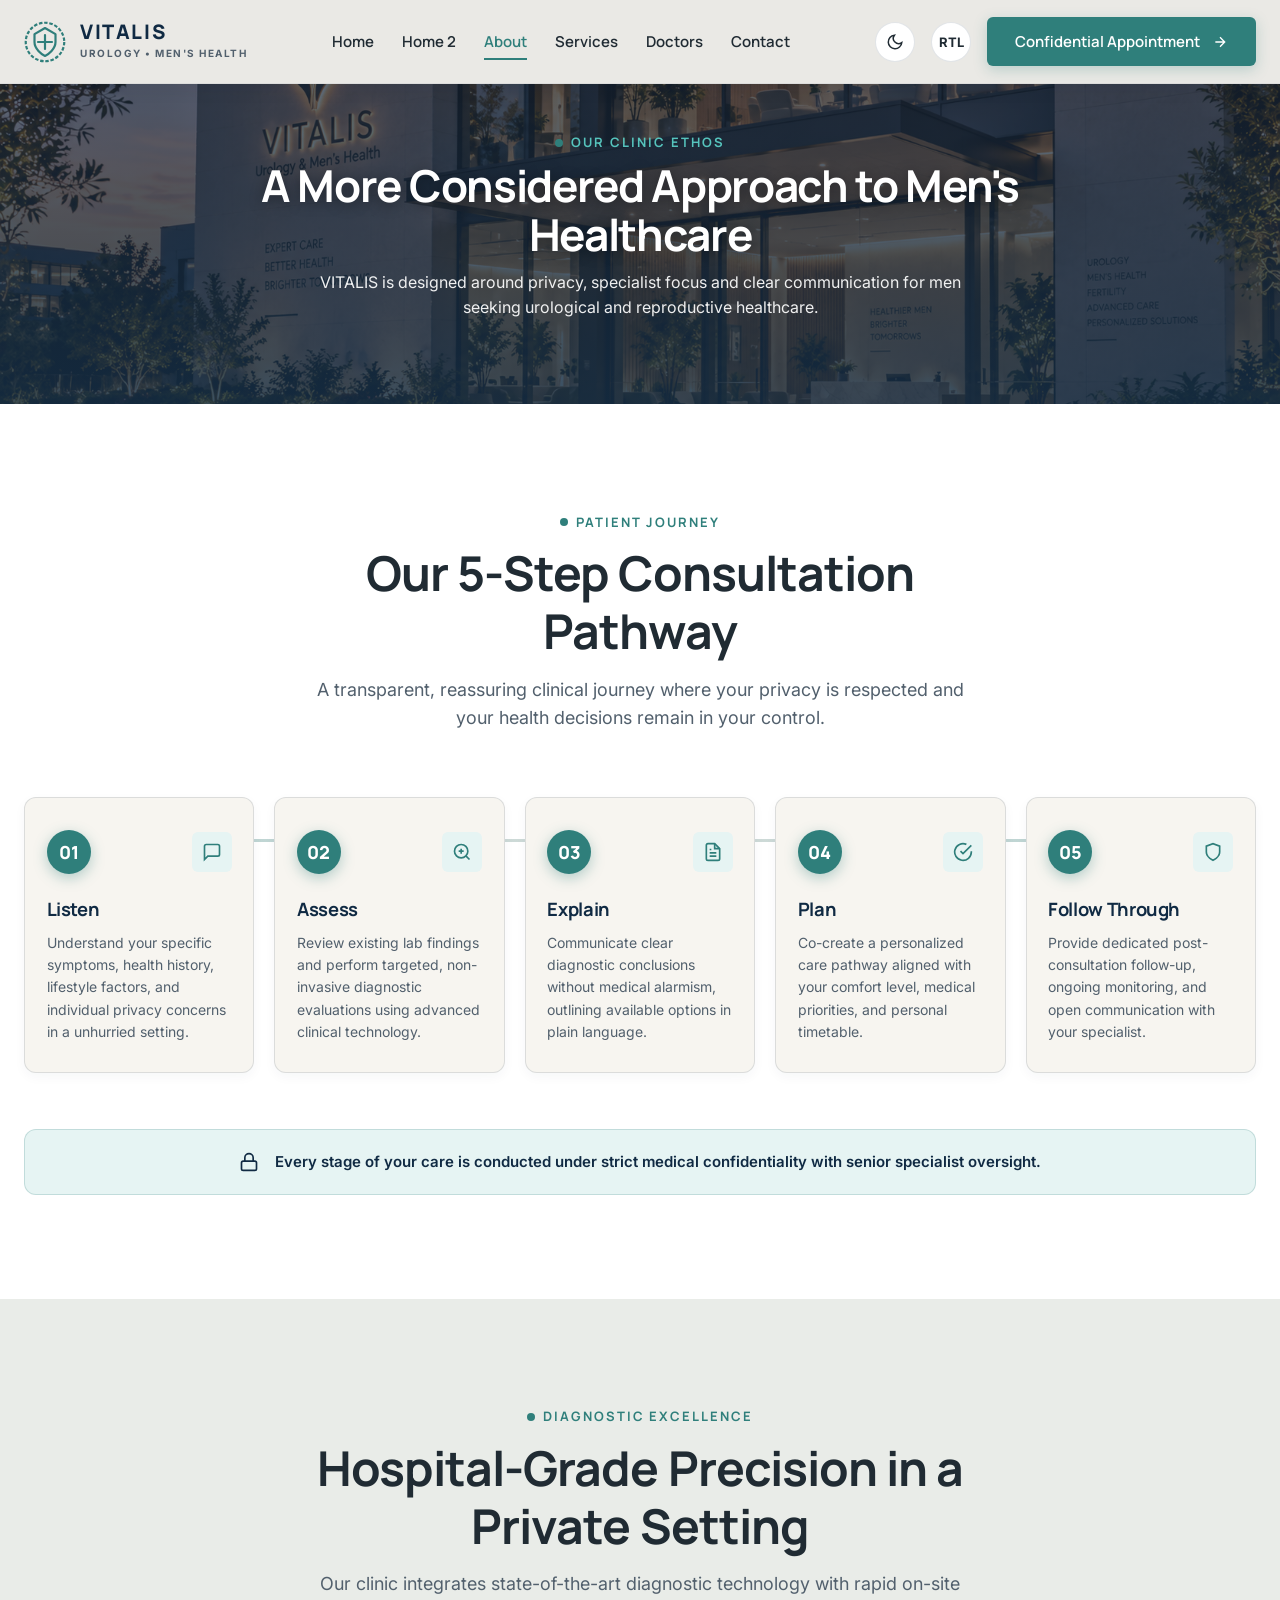
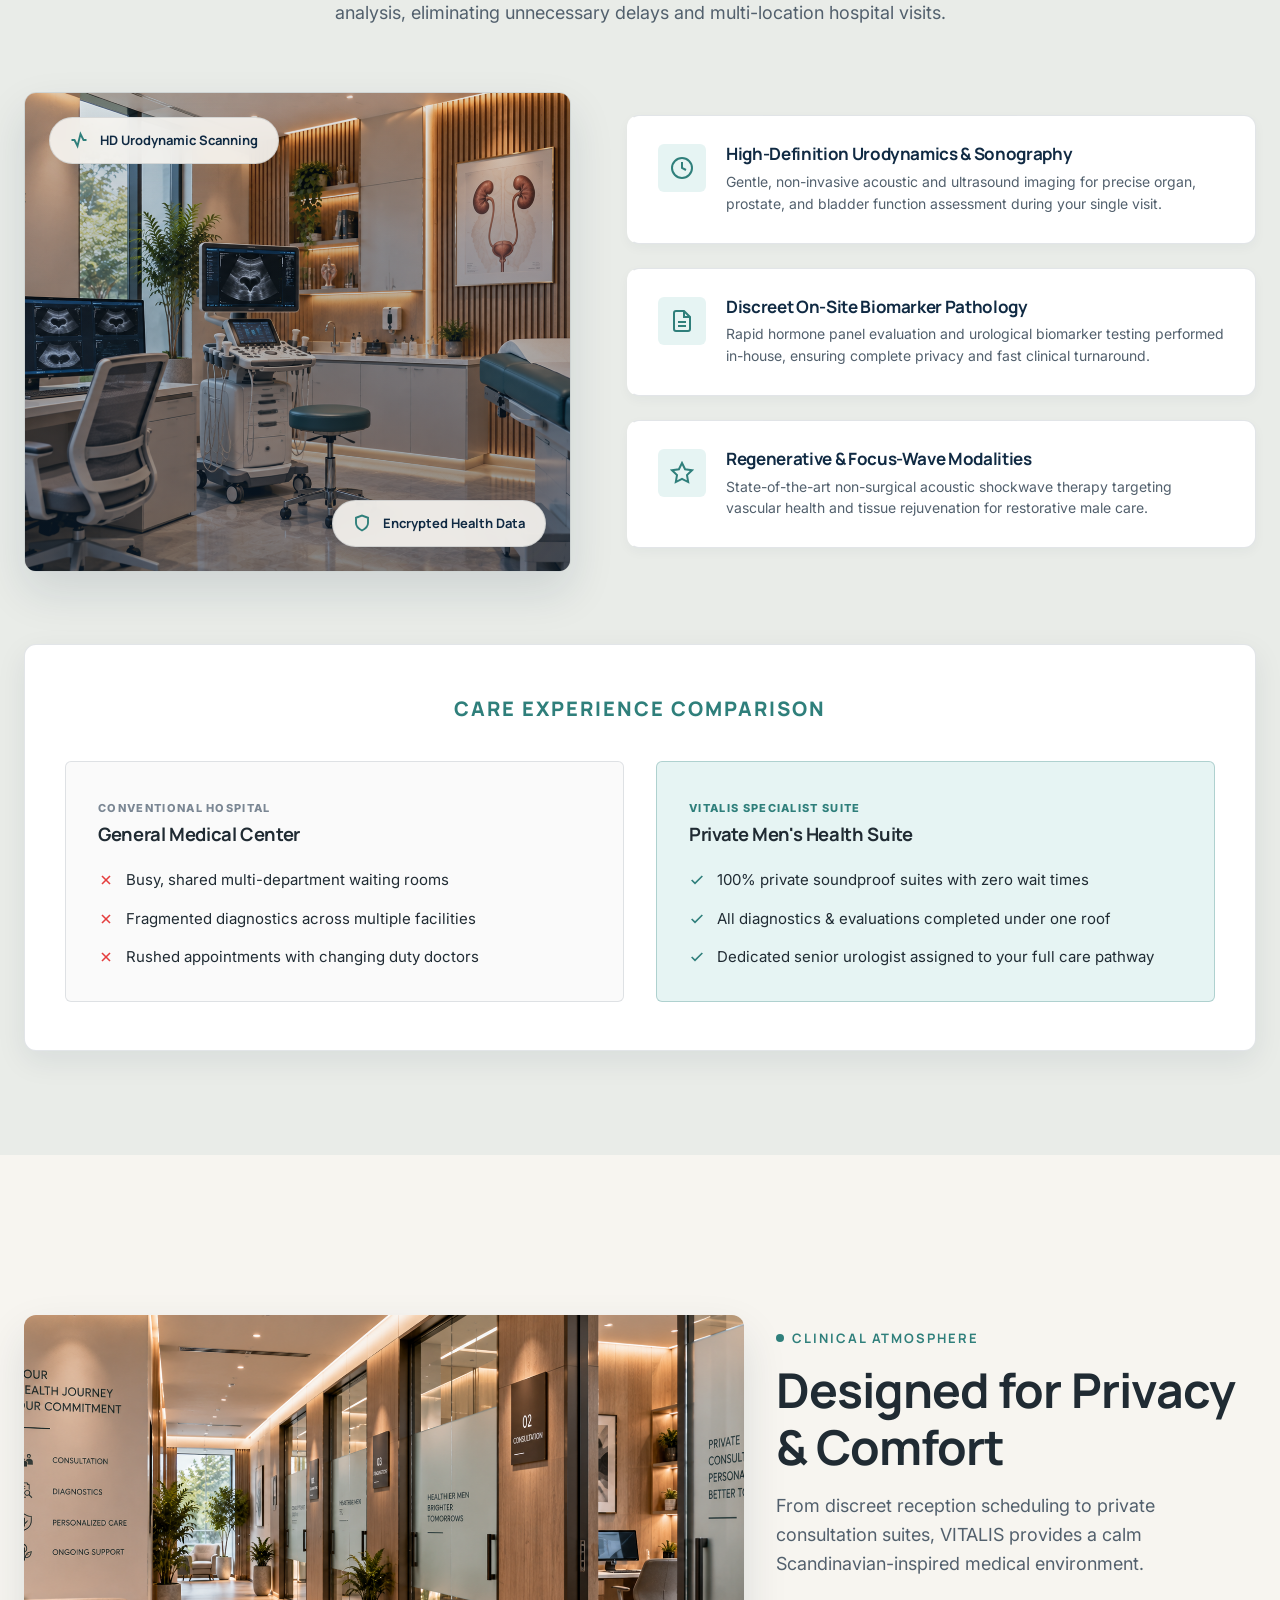
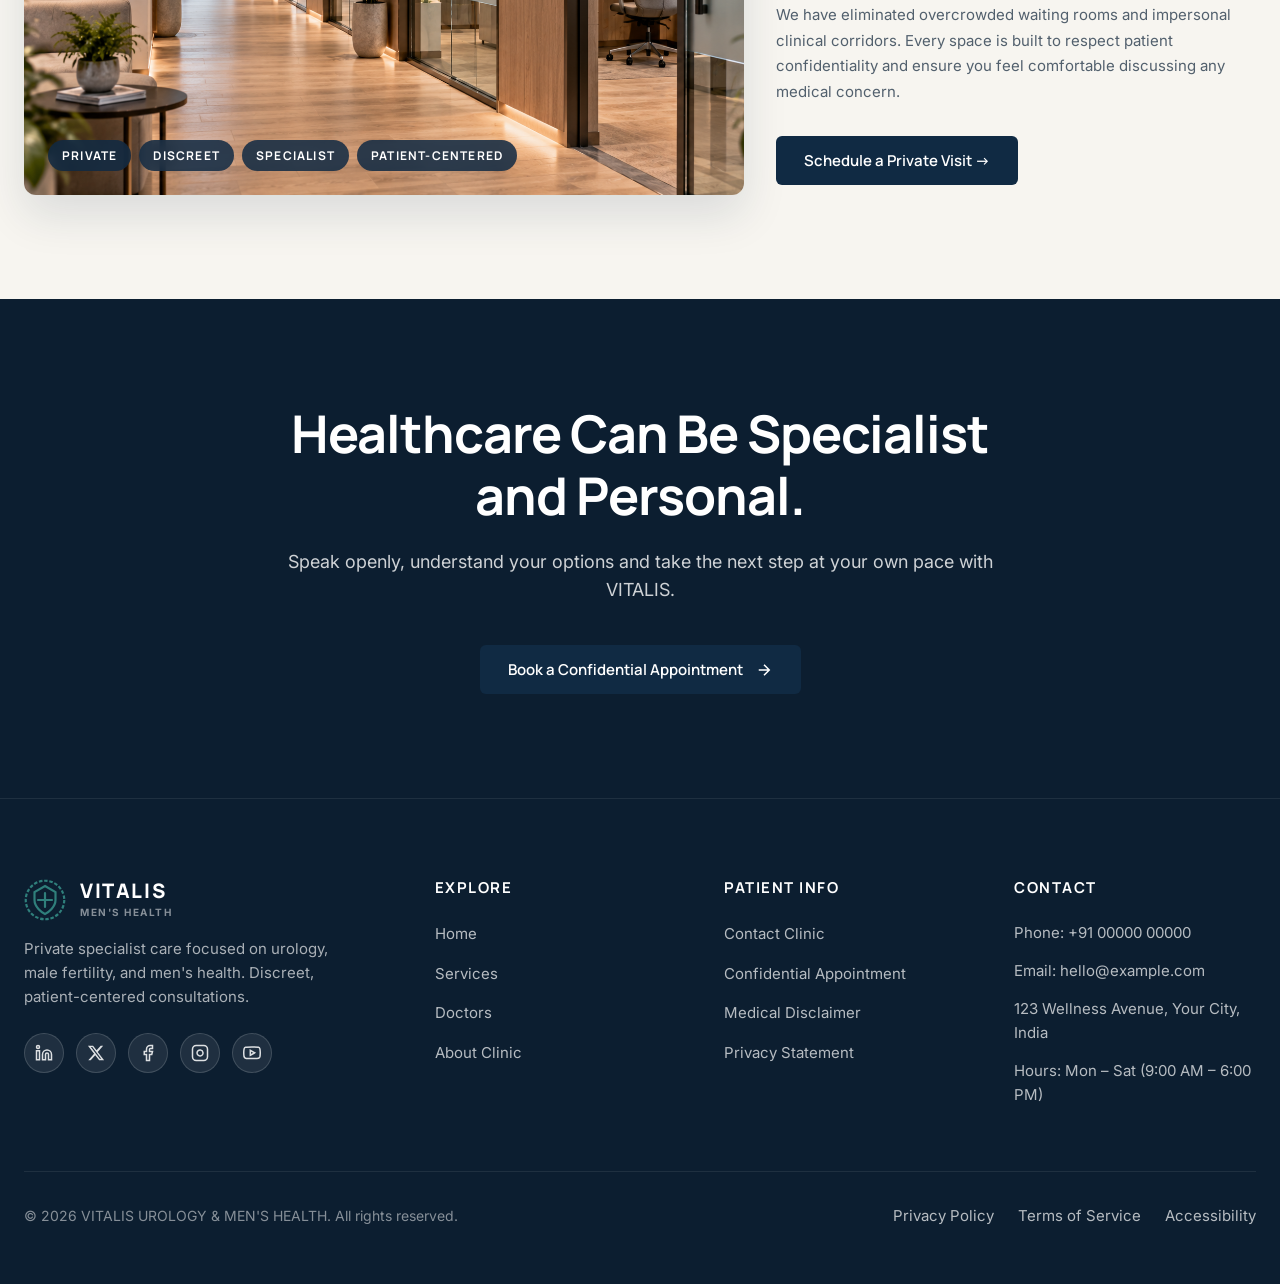
==== commit 58e01937: "2nd commit" ====
--- a/about.html
+++ b/about.html
@@ -9,6 +9,8 @@
   <meta property="og:description" content="Private specialist clinic focused on discreet, evidence-based care for urology and men's health.">
   <meta property="og:type" content="website">
 
+  <link rel="icon" type="image/svg+xml" href="assets/images/favicon.svg">
+  <link rel="shortcut icon" href="assets/images/favicon.svg" type="image/x-icon">
   <link rel="stylesheet" href="assets/css/style.css">
 </head>
 <body>
@@ -106,12 +108,7 @@
         VITALIS is designed around privacy, specialist focus and clear communication for men seeking urological and reproductive healthcare.
       </p>
 
-      <div class="hero-actions">
-        <button class="btn btn-primary" data-open-modal="appointment-modal">
-          <span>Book a Consultation</span>
-          <svg class="cta-arrow" width="18" height="18" viewBox="0 0 24 24" fill="none" stroke="currentColor" stroke-width="2"><path d="M5 12h14M12 5l7 7-7 7"/></svg>
-        </button>
-      </div>
+      
     </div>
   </section>
 
--- a/assets/css/style.css
+++ b/assets/css/style.css
@@ -229,24 +229,24 @@
 }
 
 .btn-primary {
+  background-color: var(--color-secondary);
+  color: #FFFFFF;
+  box-shadow: 0 4px 14px rgba(47, 127, 123, 0.25);
+}
+
+.btn-primary:hover {
+  background-color: var(--color-secondary-hover);
+  box-shadow: 0 6px 20px rgba(47, 127, 123, 0.35);
+  transform: translateY(-2px);
+}
+
+.btn-secondary {
   background-color: var(--color-primary);
   color: #FFFFFF;
-  box-shadow: var(--shadow-sm);
-}
-
-.btn-primary:hover {
+}
+
+.btn-secondary:hover {
   background-color: var(--color-primary-hover);
-  box-shadow: var(--shadow-md);
-  transform: translateY(-2px);
-}
-
-.btn-secondary {
-  background-color: var(--color-secondary);
-  color: #FFFFFF;
-}
-
-.btn-secondary:hover {
-  background-color: var(--color-secondary-hover);
   transform: translateY(-2px);
 }
 
@@ -269,6 +269,23 @@
 
 .btn-ghost:hover {
   background-color: var(--color-secondary-light);
+}
+
+[data-theme="dark"] .btn-outline {
+  border-color: var(--color-border);
+  color: var(--color-text-main);
+  background-color: transparent;
+}
+
+[data-theme="dark"] .btn-outline:hover {
+  border-color: var(--color-secondary);
+  background-color: rgba(58, 175, 169, 0.18);
+  color: #FFFFFF !important;
+}
+
+[data-theme="dark"] .btn-ghost:hover {
+  background-color: rgba(58, 175, 169, 0.18);
+  color: #FFFFFF !important;
 }
 
 .btn-icon-link {
@@ -680,6 +697,44 @@
   min-height: 110px;
 }
 
+.form-select {
+  appearance: none;
+  -webkit-appearance: none;
+  -moz-appearance: none;
+  padding-right: 2.75rem;
+  background-image: url("data:image/svg+xml,%3Csvg xmlns='http://www.w3.org/2000/svg' width='16' height='16' viewBox='0 0 24 24' fill='none' stroke='%23202B33' stroke-width='2.2' stroke-linecap='round' stroke-linejoin='round'%3E%3Cpolyline points='6 9 12 15 18 9'%3E%3C/polyline%3E%3C/svg%3E");
+  background-repeat: no-repeat;
+  background-position: right 1.25rem center;
+  background-size: 1rem 1rem;
+  cursor: pointer;
+}
+
+[data-theme="dark"] .form-select {
+  background-image: url("data:image/svg+xml,%3Csvg xmlns='http://www.w3.org/2000/svg' width='16' height='16' viewBox='0 0 24 24' fill='none' stroke='%23F7F5F0' stroke-width='2.2' stroke-linecap='round' stroke-linejoin='round'%3E%3Cpolyline points='6 9 12 15 18 9'%3E%3C/polyline%3E%3C/svg%3E");
+}
+
+input[type="date"]::-webkit-calendar-picker-indicator {
+  cursor: pointer;
+}
+
+[data-theme="dark"] input[type="date"] {
+  color-scheme: dark;
+}
+
+[data-theme="dark"] input[type="date"]::-webkit-calendar-picker-indicator {
+  background-image: url("data:image/svg+xml,%3Csvg xmlns='http://www.w3.org/2000/svg' width='24' height='24' viewBox='0 0 24 24' fill='none' stroke='%23FFFFFF' stroke-width='2' stroke-linecap='round' stroke-linejoin='round'%3E%3Crect x='3' y='4' width='18' height='18' rx='2' ry='2'%3E%3C/rect%3E%3Cline x1='16' y1='2' x2='16' y2='6'%3E%3C/line%3E%3Cline x1='8' y1='2' x2='8' y2='6'%3E%3C/line%3E%3Cline x1='3' y1='10' x2='21' y2='10'%3E%3C/line%3E%3C/svg%3E");
+  background-repeat: no-repeat;
+  background-position: center;
+  background-size: 1.15rem;
+  filter: none;
+  cursor: pointer;
+  opacity: 0.9;
+}
+
+[data-theme="dark"] input[type="date"]::-webkit-calendar-picker-indicator:hover {
+  opacity: 1;
+}
+
 .form-error-msg {
   font-size: 0.75rem;
   color: #D9381E;
@@ -762,8 +817,9 @@
    NON-HOME INNER PAGE HERO SECTIONS (About, Services, Doctors, Contact)
    ========================================== */
 .page-hero-section {
-  min-height: 440px !important;
-  padding: 4.5rem 0 !important;
+  min-height: 310px !important;
+  height: 320px !important;
+  padding: 3rem 0 !important;
   display: flex !important;
   align-items: center !important;
   justify-content: center !important;
@@ -794,12 +850,15 @@
   margin-inline: auto !important;
   display: flex !important;
   text-align: center !important;
+  margin-bottom: 0.5rem !important;
 }
 
 .page-hero-section .hero-title {
   color: #FFFFFF !important;
   text-align: center !important;
   margin-inline: auto !important;
+  font-size: clamp(2rem, 3.5vw, 2.75rem) !important;
+  margin-bottom: 0.75rem !important;
   text-shadow: 0 2px 14px rgba(0, 0, 0, 0.4);
 }
 
@@ -807,12 +866,22 @@
   color: rgba(255, 255, 255, 0.92) !important;
   text-align: center !important;
   margin-inline: auto !important;
+  font-size: 1rem !important;
+  line-height: 1.55 !important;
   max-width: 680px;
 }
 
 .page-hero-section .hero-actions {
   justify-content: center !important;
-  margin-top: 1.75rem;
+  margin-top: 1.25rem !important;
+}
+
+@media (max-width: 768px) {
+  .page-hero-section {
+    min-height: 260px !important;
+    height: auto !important;
+    padding: 2.25rem 0 !important;
+  }
 }
 
 /* ==========================================
@@ -957,6 +1026,18 @@
   letter-spacing: -0.03em;
 }
 
+[data-theme="dark"] .hero-title,
+[data-theme="dark"] .section-title,
+[data-theme="dark"] .modal-title,
+[data-theme="dark"] .doctor-name,
+[data-theme="dark"] .contact-card h3,
+[data-theme="dark"] .faq-question,
+[data-theme="dark"] .why-editorial-card h3,
+[data-theme="dark"] .condition-card h3,
+[data-theme="dark"] .privacy-highlight-box h3 {
+  color: #FFFFFF;
+}
+
 .hero-subtitle {
   font-size: 1.1875rem;
   color: var(--color-text-muted);
@@ -1030,10 +1111,28 @@
   box-shadow: var(--shadow-md);
 }
 
+.hero-image-badge-title {
+  font-family: var(--font-heading);
+  font-weight: 700;
+  font-size: 0.875rem;
+  color: var(--color-primary);
+}
+
+.hero-image-badge-sub {
+  font-size: 0.75rem;
+  color: var(--color-text-muted);
+  font-weight: 500;
+}
+
 [data-theme="dark"] .hero-image-badge {
   background-color: rgba(16, 36, 62, 0.92);
   color: var(--color-text-main);
   border-color: var(--color-border);
+}
+
+[data-theme="dark"] .hero-image-badge .hero-image-badge-title,
+[data-theme="dark"] .hero-image-badge [style*="color: var(--color-primary)"] {
+  color: var(--color-text-main) !important;
 }
 
 .hero-image-badge-icon {
@@ -1634,6 +1733,39 @@
   height: 100%;
 }
 
+.contact-info-title {
+  font-size: 1.5rem;
+  margin-bottom: 0.5rem;
+  color: var(--color-text-main);
+  font-family: var(--font-heading);
+  font-weight: 800;
+}
+
+.contact-info-subtitle {
+  font-size: 0.875rem;
+  color: var(--color-secondary);
+  font-weight: 700;
+  margin-bottom: 2rem;
+  letter-spacing: 0.05em;
+}
+
+.contact-social-title {
+  font-size: 0.9375rem;
+  font-weight: 700;
+  color: var(--color-text-main);
+  margin-bottom: 0.35rem;
+  display: flex;
+  align-items: center;
+  gap: 0.5rem;
+}
+
+.map-info-title {
+  display: block;
+  font-size: 0.875rem;
+  color: var(--color-text-main);
+  font-weight: 700;
+}
+
 .contact-social-box {
   margin-top: 1.5rem;
   padding-top: 1.5rem;
@@ -1667,6 +1799,16 @@
   box-shadow: var(--shadow-xs);
 }
 
+[data-theme="dark"] .social-channel-card {
+  background-color: rgba(255, 255, 255, 0.04);
+  border-color: var(--color-border);
+}
+
+[data-theme="dark"] .social-channel-card:hover {
+  background-color: rgba(91, 170, 166, 0.15);
+  border-color: var(--color-secondary);
+}
+
 .social-channel-icon {
   width: 34px;
   height: 34px;
@@ -1684,7 +1826,7 @@
   display: block;
   font-size: 0.8125rem;
   font-weight: 700;
-  color: var(--color-primary);
+  color: var(--color-text-main);
 }
 
 .social-handle {
@@ -2239,10 +2381,26 @@
   border: 1px solid rgba(255, 255, 255, 0.1);
 }
 
+.benchmark-quote-card .eyebrow,
+.benchmark-eyebrow {
+  color: #4FC3F7;
+  margin-bottom: 1rem;
+}
+
+.benchmark-quote-card .eyebrow::before,
+.benchmark-eyebrow::before {
+  background-color: currentColor;
+}
+
 [data-theme="dark"] .benchmark-quote-card {
   background-color: var(--color-bg-card);
   color: var(--color-text-main);
   border-color: var(--color-border);
+}
+
+[data-theme="dark"] .benchmark-quote-card .eyebrow,
+[data-theme="dark"] .benchmark-eyebrow {
+  color: var(--color-secondary);
 }
 
 .benchmark-quote-symbol {
@@ -2282,6 +2440,16 @@
   .clinic-experience-collage {
     grid-template-columns: 1fr;
     gap: 2.5rem;
+  }
+  .hero-grid .hero-content {
+    text-align: center;
+    margin-inline: auto;
+  }
+  .hero-grid .hero-actions {
+    justify-content: center;
+  }
+  .hero-grid .trust-badge-row {
+    justify-content: center;
   }
   .service-tab-list {
     height: auto;
@@ -3704,14 +3872,15 @@
   border-radius: var(--radius-sm);
   padding: 0.875rem 1.125rem;
   box-shadow: var(--shadow-md);
-  min-width: 130px;
+  min-width: 140px;
+  white-space: nowrap;
   animation: bubbleFloat 4s ease-in-out infinite alternate;
   z-index: 5;
 }
 
-.bubble-a { top: 1.5rem; inset-inline-end: -1.5rem; animation-delay: 0s; }
-.bubble-b { top: 50%; inset-inline-end: -2rem; transform: translateY(-50%); animation-delay: 0.8s; }
-.bubble-c { bottom: 2rem; inset-inline-start: -1.5rem; animation-delay: 1.5s; }
+.bubble-a { top: 1.5rem; inset-inline-end: 0.75rem; animation-delay: 0s; }
+.bubble-b { top: 50%; inset-inline-end: 0.75rem; transform: translateY(-50%); animation-delay: 0.8s; }
+.bubble-c { bottom: 2rem; inset-inline-start: 0.75rem; animation-delay: 1.5s; }
 
 @keyframes bubbleFloat {
   0%   { transform: translateY(0); }
@@ -3842,20 +4011,40 @@
 @media (max-width: 960px) {
   .credentials-layout {
     grid-template-columns: 1fr;
-    gap: 3rem;
+    gap: 2.5rem;
   }
   .cred-image-frame {
-    aspect-ratio: 16 / 9;
-  }
-  .bubble-a,
-  .bubble-b,
-  .bubble-c {
-    transform: none !important;
-    animation: none !important;
-  }
-  .bubble-a { top: 1rem; inset-inline-end: 1rem; }
-  .bubble-b { top: unset; bottom: 1rem; inset-inline-end: 1rem; }
-  .bubble-c { display: none; }
+    aspect-ratio: 4 / 5;
+    max-height: 480px;
+    margin-inline: auto;
+  }
+  .bubble-a { top: 1.25rem; inset-inline-end: 0.5rem; }
+  .bubble-b { top: 50%; bottom: auto; inset-inline-end: 0.5rem; transform: translateY(-50%) !important; }
+  .bubble-c { bottom: 1.25rem; inset-inline-start: 0.5rem; }
+}
+
+@media (max-width: 576px) {
+  .cred-image-frame {
+    aspect-ratio: 4 / 5;
+    max-height: 420px;
+  }
+  .cred-stat-bubble {
+    padding: 0.45rem 0.65rem;
+    min-width: 90px;
+    gap: 0.1rem;
+    border-radius: 6px;
+    box-shadow: 0 4px 12px rgba(0, 0, 0, 0.15);
+  }
+  .bubble-num {
+    font-size: 1.05rem;
+  }
+  .bubble-label {
+    font-size: 0.58rem;
+    letter-spacing: 0.02em;
+  }
+  .bubble-a { top: 0.875rem; inset-inline-end: 0.35rem; }
+  .bubble-b { top: 50%; bottom: auto; inset-inline-end: 0.35rem; transform: translateY(-50%) !important; }
+  .bubble-c { bottom: 0.875rem; inset-inline-start: 0.35rem; }
 }
 
 
@@ -3868,19 +4057,17 @@
   position: relative;
 }
 
-/* Asymmetric 2-col mosaic */
+/* 3-Column Consultation Experience Grid */
 .mosaic-grid {
   display: grid;
-  grid-template-columns: 1.2fr 1fr;
-  grid-template-rows: auto;
-  gap: 1.25rem;
-  margin-bottom: 3rem;
+  grid-template-columns: repeat(3, 1fr);
+  gap: 1.5rem;
+  margin-bottom: 3.5rem;
+  align-items: stretch;
 }
 
 .mosaic-stack {
-  display: flex;
-  flex-direction: column;
-  gap: 1.25rem;
+  display: contents;
 }
 
 /* Mosaic card base */
@@ -3888,24 +4075,35 @@
   position: relative;
   border-radius: var(--radius-md);
   overflow: hidden;
+  min-height: 440px;
+  display: flex;
+  flex-direction: column;
+  justify-content: flex-end;
+  box-shadow: 0 10px 30px rgba(16, 42, 67, 0.08);
+  transition: transform 0.4s cubic-bezier(0.16, 1, 0.3, 1), box-shadow 0.4s ease;
   cursor: default;
 }
 
-.mosaic-tall {
-  height: 520px;
-}
-
+.mosaic-card:hover {
+  transform: translateY(-6px);
+  box-shadow: 0 20px 40px rgba(16, 42, 67, 0.16);
+}
+
+.mosaic-tall,
 .mosaic-half {
-  flex: 1;
-  min-height: 245px;
+  min-height: 440px;
 }
 
 .mosaic-img {
+  position: absolute;
+  top: 0;
+  left: 0;
   width: 100%;
   height: 100%;
   object-fit: cover;
   transition: transform 0.7s cubic-bezier(0.16, 1, 0.3, 1);
   display: block;
+  z-index: 0;
 }
 
 .mosaic-card:hover .mosaic-img {
@@ -3916,67 +4114,58 @@
   position: absolute;
   inset: 0;
   background: linear-gradient(
-    175deg,
-    rgba(16, 42, 67, 0.1) 0%,
-    rgba(16, 42, 67, 0.75) 100%
+    180deg,
+    rgba(16, 42, 67, 0.15) 0%,
+    rgba(16, 42, 67, 0.5) 50%,
+    rgba(16, 42, 67, 0.95) 100%
   );
   transition: opacity 0.4s ease;
+  z-index: 1;
 }
 
 .mosaic-card:hover .mosaic-overlay {
-  opacity: 0.85;
+  opacity: 0.95;
 }
 
 .mosaic-text-box {
-  position: absolute;
-  bottom: 0;
-  left: 0;
-  right: 0;
-  padding: 1.75rem;
-  transform: translateY(4px);
-  transition: transform 0.4s cubic-bezier(0.16, 1, 0.3, 1);
+  position: relative;
   z-index: 2;
-}
-
-.mosaic-card:hover .mosaic-text-box {
-  transform: translateY(0);
+  padding: 2rem 1.75rem 1.75rem;
+  margin-top: auto;
 }
 
 .mosaic-step {
-  font-size: 0.6875rem;
+  font-size: 0.75rem;
   font-weight: 800;
   letter-spacing: 0.12em;
   text-transform: uppercase;
-  color: var(--color-secondary);
-  margin-bottom: 0.5rem;
-  background-color: rgba(47, 127, 123, 0.18);
+  color: #FFFFFF;
+  margin-bottom: 0.75rem;
+  background-color: var(--color-secondary);
   display: inline-block;
-  padding: 0.25rem 0.625rem;
+  padding: 0.35rem 0.85rem;
   border-radius: var(--radius-full);
+  box-shadow: 0 4px 12px rgba(0, 0, 0, 0.25);
 }
 
 .mosaic-card-title {
   font-family: var(--font-heading);
-  font-size: 1.125rem;
+  font-size: 1.25rem;
   font-weight: 700;
   color: #FFFFFF;
-  margin-bottom: 0.5rem;
-  line-height: 1.25;
+  margin-bottom: 0.6rem;
+  line-height: 1.3;
+  text-shadow: 0 2px 4px rgba(0, 0, 0, 0.5);
 }
 
 .mosaic-card-desc {
-  font-size: 0.8125rem;
-  color: rgba(255, 255, 255, 0.78);
+  font-size: 0.875rem;
+  color: rgba(255, 255, 255, 0.92);
   line-height: 1.6;
-  max-width: 380px;
-  opacity: 0;
-  transform: translateY(8px);
-  transition: opacity 0.4s ease 0.05s, transform 0.4s ease 0.05s;
-}
-
-.mosaic-card:hover .mosaic-card-desc {
+  max-width: 100%;
   opacity: 1;
-  transform: translateY(0);
+  transform: none;
+  text-shadow: 0 1px 3px rgba(0, 0, 0, 0.5);
 }
 
 /* Trust counter strip */
@@ -4035,46 +4224,54 @@
   flex-shrink: 0;
 }
 
-/* Responsive mosaic */
-@media (max-width: 900px) {
+/* Responsive mosaic grid */
+@media (max-width: 992px) {
+  .mosaic-grid {
+    grid-template-columns: repeat(2, 1fr);
+  }
+  .mosaic-card {
+    height: 400px;
+  }
+}
+
+@media (max-width: 640px) {
   .mosaic-grid {
     grid-template-columns: 1fr;
   }
-  .mosaic-tall {
-    height: 320px;
-  }
-  .mosaic-half {
-    min-height: 200px;
-  }
-  .mosaic-card-desc {
-    opacity: 1;
-    transform: none;
+  .mosaic-card {
+    height: 350px;
   }
   .mosaic-trust-strip {
-    padding: 1.5rem;
-    gap: 1.25rem;
+    padding: 1.25rem 1rem;
+    gap: 0.875rem;
+    flex-direction: column;
+    align-items: stretch;
   }
   .trust-strip-divider {
     display: none;
   }
-}
-
-@media (max-width: 560px) {
-  .mosaic-trust-strip {
-    flex-direction: column;
-    align-items: stretch;
-    text-align: center;
-  }
   .trust-strip-item {
+    width: 100%;
+    flex: 1 1 100%;
+    min-width: unset;
     flex-direction: row;
     justify-content: space-between;
     align-items: center;
-    border-bottom: 1px solid rgba(255,255,255,0.08);
+    border-bottom: 1px solid rgba(255, 255, 255, 0.08);
     padding-bottom: 0.75rem;
   }
   .trust-strip-item:last-child {
     border-bottom: none;
     padding-bottom: 0;
+  }
+  .trust-strip-num {
+    font-size: 1.5rem;
+    min-width: unset;
+    text-align: left;
+  }
+  .trust-strip-label {
+    text-align: right;
+    font-size: 0.75rem;
   }
 }
 
@@ -4158,3 +4355,521 @@
     height: 360px;
   }
 }
+
+/* ==========================================================================
+   HOME 2 UNIQUE SECTION — EXECUTIVE CARE PATHWAY & DIAGNOSTIC NAVIGATOR
+   ========================================================================== */
+.executive-pathway-section {
+  padding: 7rem 0;
+  background-color: var(--color-bg-primary);
+  position: relative;
+  overflow: hidden;
+  border-top: 1px solid var(--color-border-subtle);
+  border-bottom: 1px solid var(--color-border-subtle);
+}
+
+.executive-pathway-section::before {
+  content: "";
+  position: absolute;
+  top: -150px;
+  inset-inline-start: -150px;
+  width: 500px;
+  height: 500px;
+  border-radius: 50%;
+  background: radial-gradient(circle, rgba(47, 127, 123, 0.12) 0%, rgba(47, 127, 123, 0) 70%);
+  pointer-events: none;
+}
+
+.pathway-header {
+  text-align: center;
+  max-width: 760px;
+  margin-inline: auto;
+  margin-bottom: 4rem;
+}
+
+.pathway-eyebrow-badge {
+  display: inline-flex;
+  align-items: center;
+  gap: 0.625rem;
+  padding: 0.4rem 1rem;
+  border-radius: var(--radius-full);
+  background-color: var(--color-secondary-light);
+  color: var(--color-secondary);
+  font-family: var(--font-heading);
+  font-size: 0.78125rem;
+  font-weight: 700;
+  letter-spacing: 0.12em;
+  margin-bottom: 1rem;
+  border: 1px solid rgba(47, 127, 123, 0.2);
+}
+
+.pathway-eyebrow-badge .pulse-dot {
+  width: 8px;
+  height: 8px;
+  border-radius: 50%;
+  background-color: var(--color-secondary);
+  box-shadow: 0 0 0 0 rgba(47, 127, 123, 0.5);
+  animation: pulseDotGlow 2s infinite;
+}
+
+@keyframes pulseDotGlow {
+  0% { box-shadow: 0 0 0 0 rgba(47, 127, 123, 0.6); }
+  70% { box-shadow: 0 0 0 8px rgba(47, 127, 123, 0); }
+  100% { box-shadow: 0 0 0 0 rgba(47, 127, 123, 0); }
+}
+
+.pathway-interactive-wrapper {
+  display: grid;
+  grid-template-columns: 440px 1fr;
+  gap: 2.5rem;
+  align-items: start;
+}
+
+/* Left Steps Column */
+.pathway-steps-column {
+  display: flex;
+  flex-direction: column;
+  gap: 1rem;
+  position: relative;
+  padding-inline-start: 0.5rem;
+}
+
+.pathway-connector-line {
+  position: absolute;
+  top: 2rem;
+  bottom: 2rem;
+  inset-inline-start: 1.85rem;
+  width: 3px;
+  background-color: var(--color-border);
+  z-index: 1;
+  border-radius: 4px;
+}
+
+.pathway-progress-fill {
+  width: 100%;
+  height: 0%;
+  background: linear-gradient(to bottom, var(--color-secondary), #20B2AA);
+  border-radius: 4px;
+  transition: height 0.45s cubic-bezier(0.16, 1, 0.3, 1);
+}
+
+.pathway-step-btn {
+  display: flex;
+  align-items: center;
+  gap: 1.25rem;
+  padding: 1.25rem 1.35rem;
+  border-radius: var(--radius-md);
+  background-color: var(--color-bg-card);
+  border: 1px solid var(--color-border);
+  text-align: inset-inline-start;
+  cursor: pointer;
+  position: relative;
+  z-index: 2;
+  transition: all var(--transition-base);
+  outline: none;
+}
+
+.pathway-step-btn:hover {
+  transform: translateX(6px);
+  border-color: var(--color-secondary);
+  box-shadow: var(--shadow-md);
+}
+
+[dir="rtl"] .pathway-step-btn:hover {
+  transform: translateX(-6px);
+}
+
+.pathway-step-btn.active {
+  background-color: var(--color-bg-card);
+  border-color: var(--color-secondary);
+  box-shadow: 0 10px 30px rgba(47, 127, 123, 0.15);
+}
+
+.step-badge-node {
+  width: 44px;
+  height: 44px;
+  border-radius: 50%;
+  background-color: var(--color-bg-primary);
+  border: 2px solid var(--color-border);
+  display: flex;
+  align-items: center;
+  justify-content: center;
+  flex-shrink: 0;
+  position: relative;
+  transition: all var(--transition-fast);
+}
+
+.node-number {
+  font-family: var(--font-heading);
+  font-weight: 800;
+  font-size: 0.9375rem;
+  color: var(--color-text-muted);
+}
+
+.pathway-step-btn.active .step-badge-node {
+  background-color: var(--color-secondary);
+  border-color: var(--color-secondary);
+  color: #ffffff;
+}
+
+.pathway-step-btn.active .node-number {
+  color: #ffffff;
+}
+
+.node-ring {
+  position: absolute;
+  inset: -6px;
+  border-radius: 50%;
+  border: 2px solid var(--color-secondary);
+  opacity: 0;
+  transform: scale(0.8);
+  transition: all var(--transition-fast);
+}
+
+.pathway-step-btn.active .node-ring {
+  opacity: 1;
+  transform: scale(1);
+  animation: pulseNodeRing 2.5s infinite;
+}
+
+@keyframes pulseNodeRing {
+  0% { transform: scale(1); opacity: 0.8; }
+  50% { transform: scale(1.15); opacity: 0; }
+  100% { transform: scale(1); opacity: 0; }
+}
+
+.step-info {
+  flex: 1;
+}
+
+.step-phase-tag {
+  font-family: var(--font-heading);
+  font-size: 0.71875rem;
+  font-weight: 700;
+  letter-spacing: 0.1em;
+  color: var(--color-secondary);
+  display: block;
+  margin-bottom: 0.2rem;
+}
+
+.step-title {
+  font-size: 1.0625rem;
+  font-weight: 700;
+  color: var(--color-primary);
+  margin: 0 0 0.25rem 0;
+}
+
+[data-theme="dark"] .step-title {
+  color: var(--color-text-main);
+}
+
+.step-summary {
+  font-size: 0.8125rem;
+  color: var(--color-text-muted);
+  margin: 0;
+  line-height: 1.4;
+}
+
+.step-arrow-icon {
+  color: var(--color-text-light);
+  transition: transform var(--transition-fast), color var(--transition-fast);
+}
+
+.pathway-step-btn.active .step-arrow-icon {
+  color: var(--color-secondary);
+  transform: translateX(4px);
+}
+
+[dir="rtl"] .pathway-step-btn.active .step-arrow-icon {
+  transform: translateX(-4px) rotate(180deg);
+}
+
+/* Right Display Panel */
+.pathway-display-column {
+  position: sticky;
+  top: 100px;
+}
+
+.pathway-display-card {
+  background-color: var(--color-bg-card);
+  border: 1px solid var(--color-border);
+  border-radius: var(--radius-lg);
+  padding: 2.75rem 2.5rem;
+  box-shadow: var(--shadow-xl);
+  position: relative;
+  overflow: hidden;
+  transition: transform 0.4s ease, opacity 0.4s ease;
+}
+
+.pathway-display-card.switching {
+  animation: stagePanelSwitch 0.4s ease forwards;
+}
+
+@keyframes stagePanelSwitch {
+  0% { opacity: 0.4; transform: translateY(12px) scale(0.98); }
+  100% { opacity: 1; transform: translateY(0) scale(1); }
+}
+
+.display-card-header {
+  display: flex;
+  align-items: center;
+  justify-content: space-between;
+  gap: 1rem;
+  margin-bottom: 1.75rem;
+  flex-wrap: wrap;
+}
+
+.display-phase-pill {
+  font-family: var(--font-heading);
+  font-size: 0.78125rem;
+  font-weight: 800;
+  letter-spacing: 0.12em;
+  padding: 0.35rem 0.875rem;
+  border-radius: var(--radius-sm);
+  background-color: var(--color-secondary-light);
+  color: var(--color-secondary);
+}
+
+.display-privacy-pill {
+  display: inline-flex;
+  align-items: center;
+  gap: 0.4rem;
+  font-size: 0.8125rem;
+  font-weight: 600;
+  color: var(--color-text-muted);
+  background-color: var(--color-bg-secondary);
+  padding: 0.35rem 0.875rem;
+  border-radius: var(--radius-sm);
+}
+
+.display-stage-title {
+  font-size: 1.75rem;
+  color: var(--color-primary);
+  margin-bottom: 1rem;
+  line-height: 1.25;
+}
+
+[data-theme="dark"] .display-stage-title {
+  color: var(--color-text-main);
+}
+
+.display-stage-desc {
+  font-size: 1.03125rem;
+  color: var(--color-text-muted);
+  line-height: 1.7;
+  margin-bottom: 2rem;
+}
+
+.display-highlights-grid {
+  display: flex;
+  flex-direction: column;
+  gap: 1.125rem;
+  margin-bottom: 2.25rem;
+  padding: 1.5rem;
+  border-radius: var(--radius-md);
+  background-color: var(--color-bg-secondary);
+  border: 1px solid var(--color-border-subtle);
+}
+
+.highlight-item {
+  display: flex;
+  align-items: flex-start;
+  gap: 0.875rem;
+}
+
+.highlight-icon {
+  width: 28px;
+  height: 28px;
+  border-radius: 50%;
+  background-color: var(--color-secondary-light);
+  color: var(--color-secondary);
+  display: flex;
+  align-items: center;
+  justify-content: center;
+  flex-shrink: 0;
+  margin-top: 0.1rem;
+}
+
+.highlight-item strong {
+  display: block;
+  font-family: var(--font-heading);
+  font-size: 0.9375rem;
+  color: var(--color-primary);
+  margin-bottom: 0.15rem;
+}
+
+[data-theme="dark"] .highlight-item strong {
+  color: var(--color-text-main);
+}
+
+.highlight-item span {
+  font-size: 0.84375rem;
+  color: var(--color-text-muted);
+}
+
+.display-metric-widget {
+  margin-bottom: 2.25rem;
+}
+
+.metric-widget-header {
+  display: flex;
+  justify-content: space-between;
+  font-size: 0.8125rem;
+  font-family: var(--font-heading);
+  font-weight: 700;
+  margin-bottom: 0.5rem;
+}
+
+.metric-label {
+  color: var(--color-text-light);
+  letter-spacing: 0.08em;
+}
+
+.metric-value {
+  color: var(--color-secondary);
+}
+
+.metric-track-bg {
+  height: 8px;
+  width: 100%;
+  background-color: var(--color-bg-secondary);
+  border-radius: 999px;
+  overflow: hidden;
+}
+
+.metric-fill-bar {
+  height: 100%;
+  background: linear-gradient(90deg, var(--color-secondary) 0%, #20B2AA 100%);
+  border-radius: 999px;
+  transition: width 0.6s cubic-bezier(0.16, 1, 0.3, 1);
+}
+
+.display-card-footer {
+  display: flex;
+  align-items: center;
+  justify-content: space-between;
+  gap: 1.5rem;
+  flex-wrap: wrap;
+  padding-top: 1.5rem;
+  border-top: 1px solid var(--color-border);
+}
+
+.display-duration-tag {
+  display: inline-flex;
+  align-items: center;
+  gap: 0.5rem;
+  font-size: 0.875rem;
+  font-weight: 500;
+  color: var(--color-text-muted);
+}
+
+@media (max-width: 1024px) {
+  .pathway-interactive-wrapper {
+    grid-template-columns: 1fr;
+  }
+  .pathway-display-column {
+    position: static;
+  }
+}
+
+@media (max-width: 576px) {
+  .pathway-step-btn {
+    padding: 1rem;
+    gap: 0.875rem;
+  }
+  .pathway-display-card {
+    padding: 1.75rem 1.25rem;
+  }
+  .display-stage-title {
+    font-size: 1.35rem;
+  }
+  .display-card-footer {
+    flex-direction: column;
+    align-items: stretch;
+  }
+  .display-card-footer .btn {
+    width: 100%;
+    justify-content: center;
+  }
+}
+
+/* ==========================================
+   CONTACT PAGE — FAQ ACCORDION SECTION
+   ========================================== */
+.contact-faq-section {
+  padding: 5.5rem 0;
+  background-color: var(--color-bg-secondary);
+  border-top: 1px solid var(--color-border);
+}
+
+.faq-accordion-wrapper {
+  max-width: 860px;
+  margin: 0 auto;
+  display: flex;
+  flex-direction: column;
+  gap: 1rem;
+}
+
+.faq-item {
+  background-color: var(--color-bg-card);
+  border: 1px solid var(--color-border);
+  border-radius: var(--radius-md);
+  overflow: hidden;
+  transition: border-color var(--transition-fast), box-shadow var(--transition-fast);
+}
+
+.faq-item[open] {
+  border-color: var(--color-secondary);
+  box-shadow: var(--shadow-sm);
+}
+
+.faq-summary {
+  display: flex;
+  align-items: center;
+  justify-content: space-between;
+  gap: 1rem;
+  padding: 1.25rem 1.5rem;
+  font-family: var(--font-heading);
+  font-size: 1.0625rem;
+  font-weight: 700;
+  color: var(--color-text-main);
+  cursor: pointer;
+  list-style: none;
+  user-select: none;
+}
+
+.faq-summary::-webkit-details-marker,
+.faq-summary::marker {
+  display: none;
+}
+
+.faq-chevron {
+  width: 28px;
+  height: 28px;
+  border-radius: 50%;
+  background-color: var(--color-bg-primary);
+  color: var(--color-secondary);
+  display: flex;
+  align-items: center;
+  justify-content: center;
+  flex-shrink: 0;
+  transition: transform 0.3s ease, background-color 0.3s ease, color 0.3s ease;
+}
+
+.faq-item[open] .faq-chevron {
+  transform: rotate(180deg);
+  background-color: var(--color-secondary);
+  color: #FFFFFF;
+}
+
+.faq-answer {
+  padding: 0 1.5rem 1.35rem 1.5rem;
+  font-size: 0.9375rem;
+  color: var(--color-text-muted);
+  line-height: 1.65;
+}
+
+.faq-item[open] .faq-answer {
+  border-top: 1px solid var(--color-border-subtle);
+  padding-top: 0.85rem;
+}
